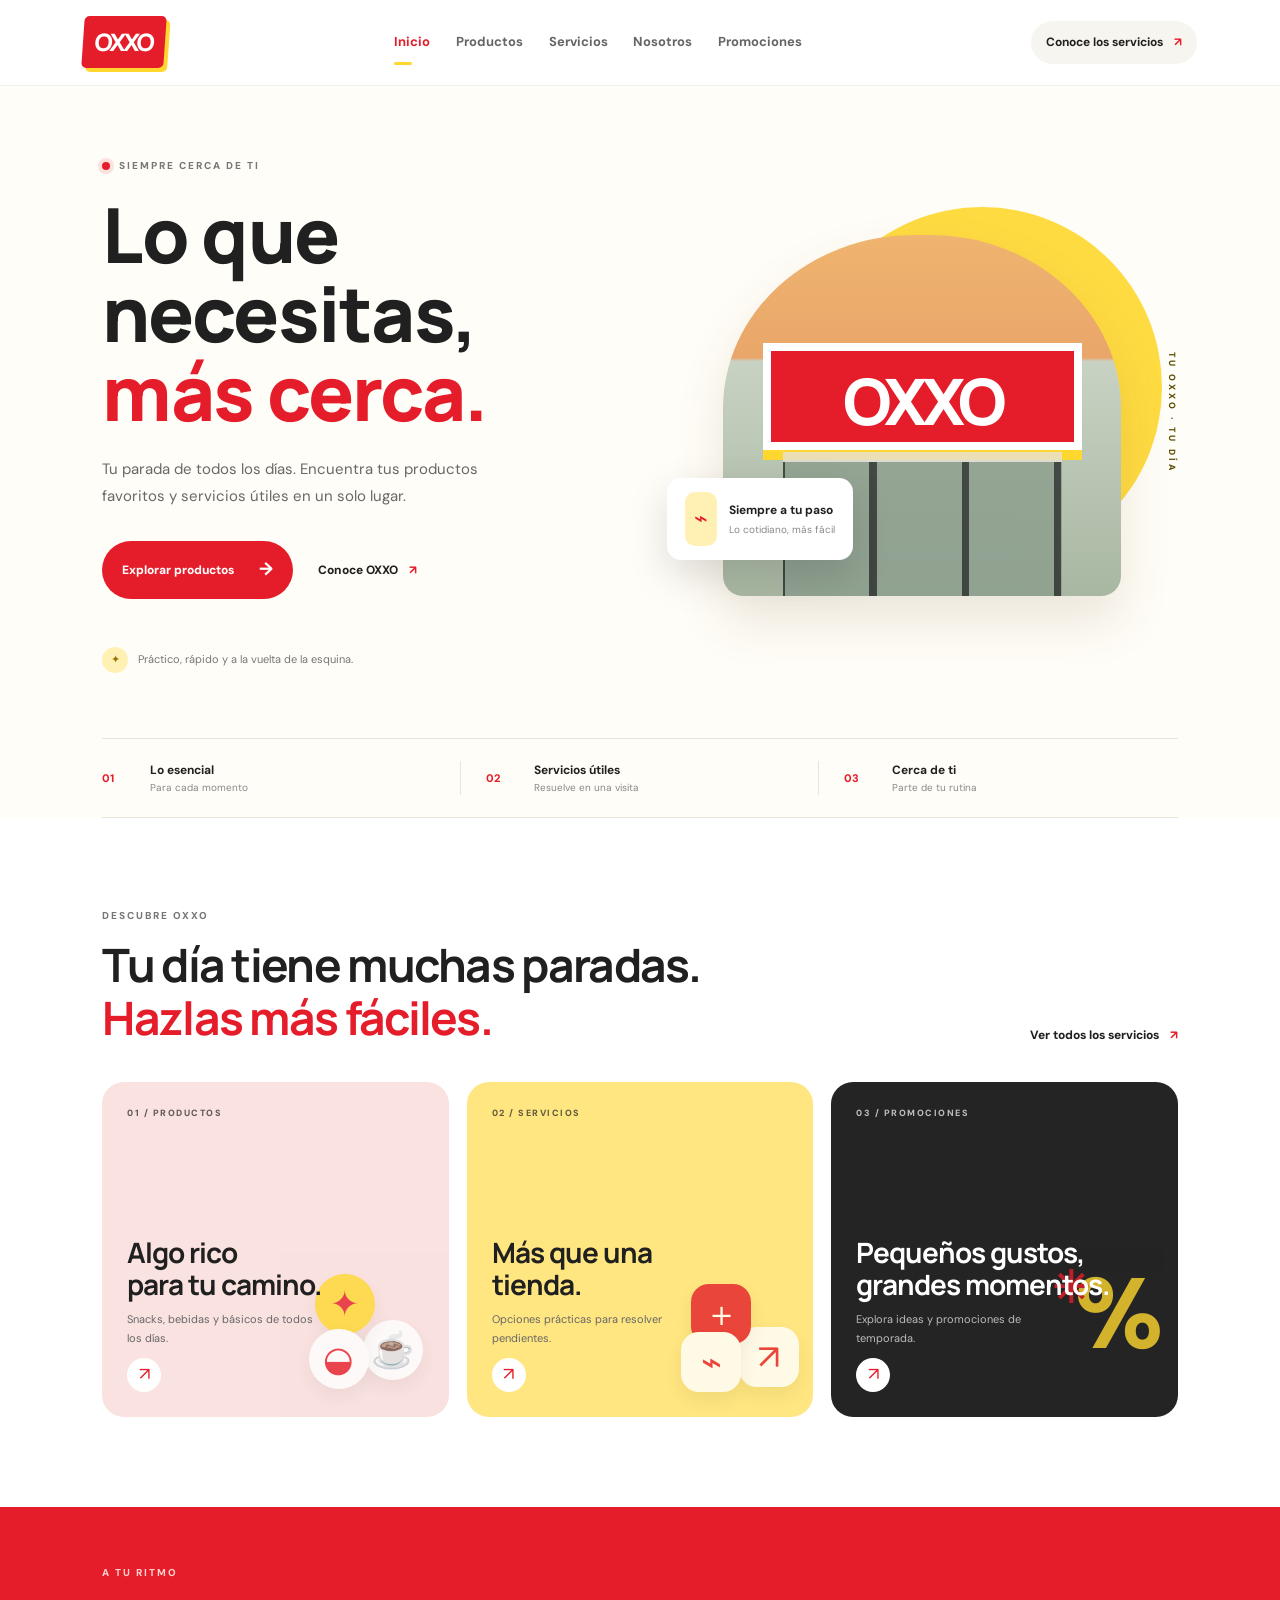
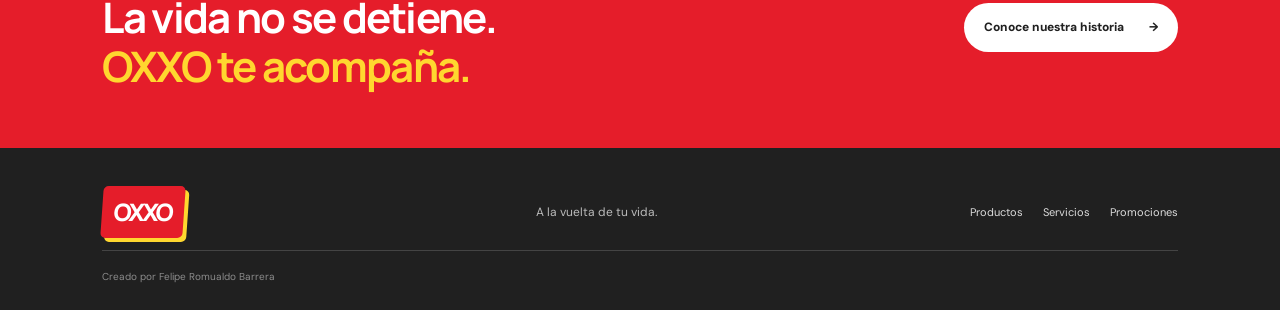
==== index.html @ 1f745a6a "initial commit" ====
<!DOCTYPE html>
<html lang="es">
<head>
  <meta charset="UTF-8"><meta name="viewport" content="width=device-width, initial-scale=1.0">
  <meta name="description" content="Conoce OXXO, encuentra productos y descubre servicios para tu día a día.">
  <title>OXXO | Cerca de ti</title><link rel="stylesheet" href="css/estilos.css">
</head>
<body>
<header class="site-header"><a class="brand" href="index.html" aria-label="OXXO, inicio"><span class="brand-mark">OXXO</span></a>
<button class="menu-toggle" aria-label="Abrir menú" aria-expanded="false">☰</button>
<nav class="main-nav" aria-label="Navegación principal"><a class="active" href="index.html">Inicio</a><a href="productos.html">Productos</a><a href="servicios.html">Servicios</a><a href="nosotros.html">Nosotros</a><a href="promociones.html">Promociones</a></nav>
<a class="header-cta" href="servicios.html">Conoce los servicios <span>↗</span></a></header>
<main>
<section class="hero"><div class="hero-copy"><p class="eyebrow"><span class="dot"></span> SIEMPRE CERCA DE TI</p><h1>Lo que necesitas,<br><em>más cerca.</em></h1><p class="hero-text">Tu parada de todos los días. Encuentra tus productos favoritos y servicios útiles en un solo lugar.</p><div class="hero-actions"><a class="btn btn-red" href="productos.html">Explorar productos <span>→</span></a><a class="text-link" href="nosotros.html">Conoce OXXO <span>↗</span></a></div><div class="hero-note"><span class="note-icon">✦</span><span>Práctico, rápido y a la vuelta de la esquina.</span></div></div>
<div class="hero-visual"><div class="sun-shape"></div><div class="hero-photo" role="img" aria-label="Tienda de conveniencia con fachada roja y amarilla"></div><div class="floating-card"><span class="float-icon">⌁</span><div><strong>Siempre a tu paso</strong><small>Lo cotidiano, más fácil</small></div></div><div class="vertical-label">TU OXXO · TU DÍA</div></div></section>
<section class="quick-strip"><div><span class="strip-num">01</span><strong>Lo esencial</strong><small>Para cada momento</small></div><div><span class="strip-num">02</span><strong>Servicios útiles</strong><small>Resuelve en una visita</small></div><div><span class="strip-num">03</span><strong>Cerca de ti</strong><small>Parte de tu rutina</small></div></section>
<section class="section section-light"><div class="section-heading"><div><p class="eyebrow">DESCUBRE OXXO</p><h2>Tu día tiene muchas paradas.<br><em>Hazlas más fáciles.</em></h2></div><a class="arrow-link" href="servicios.html">Ver todos los servicios <span>↗</span></a></div>
<div class="feature-grid"><a class="feature-card feature-red" href="productos.html"><span class="feature-index">01 / PRODUCTOS</span><div><h3>Algo rico<br>para tu camino.</h3><p>Snacks, bebidas y básicos de todos los días.</p><span class="circle-arrow">↗</span></div><div class="feature-art snack-art"><span>☕</span><span>✦</span><span>◒</span></div></a>
<a class="feature-card feature-yellow" href="servicios.html"><span class="feature-index">02 / SERVICIOS</span><div><h3>Más que una<br>tienda.</h3><p>Opciones prácticas para resolver pendientes.</p><span class="circle-arrow">↗</span></div><div class="feature-art service-art"><span>↗</span><span>＋</span><span>⌁</span></div></a>
<a class="feature-card feature-dark" href="promociones.html"><span class="feature-index">03 / PROMOCIONES</span><div><h3>Pequeños gustos,<br>grandes momentos.</h3><p>Explora ideas y promociones de temporada.</p><span class="circle-arrow">↗</span></div><div class="feature-art promo-art"><span>%</span><span>✳</span></div></a></div></section>
<section class="closing-band"><div><p class="eyebrow">A TU RITMO</p><h2>La vida no se detiene.<br><em>OXXO te acompaña.</em></h2></div><a class="btn btn-light" href="nosotros.html">Conoce nuestra historia <span>→</span></a></section>
</main><footer class="site-footer"><a class="brand" href="index.html"><span class="brand-mark">OXXO</span></a><p>A la vuelta de tu vida.</p><div class="footer-links"><a href="productos.html">Productos</a><a href="servicios.html">Servicios</a><a href="promociones.html">Promociones</a></div><small>Creado por Felipe Romualdo Barrera</small></footer><script src="js/main.js"></script></body></html>
---- css/estilos.css ----
@import url('https://fonts.googleapis.com/css2?family=DM+Sans:wght@400;500;600;700&family=Manrope:wght@400;500;600;700;800&display=swap');
:root{--red:#e51d2a;--red-dark:#b91320;--yellow:#ffd72f;--ink:#202020;--muted:#737373;--cream:#fffdf7;--line:#e9e5dc;--green:#007a53;--radius:22px}*{box-sizing:border-box}html{scroll-behavior:smooth}body{margin:0;background:var(--cream);color:var(--ink);font-family:'DM Sans',Arial,sans-serif;line-height:1.55}a{color:inherit;text-decoration:none}.site-header{height:86px;padding:0 6.5%;display:flex;align-items:center;justify-content:space-between;gap:26px;background:#fff;position:sticky;top:0;z-index:20;border-bottom:1px solid rgba(20,20,20,.06)}.brand-mark{display:inline-flex;align-items:center;justify-content:center;background:var(--red);color:#fff;font-family:'Manrope',sans-serif;font-weight:800;letter-spacing:-2px;font-size:24px;padding:7px 12px 8px;border-radius:5px;box-shadow:4px 4px 0 var(--yellow);transform:skew(-4deg)}.main-nav{display:flex;align-items:center;gap:clamp(14px,2vw,30px)}.main-nav a{font-size:13px;font-weight:700;color:#656565;transition:color .2s;position:relative}.main-nav a:hover,.main-nav a.active{color:var(--red)}.main-nav a.active:after{content:'';height:3px;width:18px;background:var(--yellow);position:absolute;bottom:-12px;left:0;border-radius:4px}.header-cta{font-size:12px;font-weight:700;background:#f7f5ef;padding:12px 15px;border-radius:50px;white-space:nowrap}.header-cta span,.text-link span,.arrow-link span{color:var(--red);margin-left:8px}.menu-toggle{display:none;border:0;background:none;font-size:25px}.hero{padding:72px 8% 65px;display:grid;grid-template-columns:1fr 1fr;gap:5%;align-items:center;min-height:570px;overflow:hidden}.hero-copy{max-width:560px}.eyebrow{font-size:10px;letter-spacing:2px;font-weight:800;color:#777;margin:0 0 21px;display:flex;align-items:center;gap:9px}.dot{width:8px;height:8px;border-radius:50%;background:var(--red);display:inline-block;box-shadow:0 0 0 4px #fbe2df}h1,h2,h3,p{margin-top:0}h1,h2,h3{font-family:'Manrope',sans-serif;letter-spacing:-1.7px}h1{font-size:clamp(48px,6vw,76px);line-height:1.04;margin-bottom:24px;font-weight:800}h1 em,h2 em{font-style:normal;color:var(--red)}.hero-text{color:#686868;max-width:440px;font-size:15px;line-height:1.85;margin-bottom:30px}.hero-actions{display:flex;align-items:center;gap:25px;flex-wrap:wrap}.btn{display:inline-flex;align-items:center;gap:25px;border-radius:50px;padding:15px 20px;font-size:12px;font-weight:800;transition:transform .2s,box-shadow .2s}.btn:hover{transform:translateY(-3px);box-shadow:0 8px 20px #0002}.btn-red{background:var(--red);color:#fff}.btn-red span{font-size:18px}.btn-light{background:#fff;color:var(--ink)}.text-link,.arrow-link{font-size:12px;font-weight:800}.hero-note{display:flex;align-items:center;gap:10px;margin-top:48px;color:#777;font-size:11px}.note-icon{width:26px;height:26px;display:grid;place-items:center;background:#fff1b4;border-radius:50%;color:#9a7100}.hero-visual{height:425px;position:relative;display:grid;place-items:center}.sun-shape{position:absolute;width:360px;height:360px;background:var(--yellow);border-radius:50%;right:3%;top:1%;opacity:.9}.hero-photo{width:78%;height:85%;position:relative;border-radius:48% 48% 20px 20px;background:linear-gradient(180deg,#efb46f 0%,#e9a66a 34%,#c8d2c3 35%,#a8b7a2 100%);overflow:hidden;box-shadow:0 25px 50px #6a441a20}.hero-photo:before{content:'OXXO';position:absolute;top:30%;left:10%;right:10%;height:25%;display:grid;place-items:center;background:var(--red);color:white;font-family:'Manrope';font-size:clamp(35px,5vw,65px);font-weight:800;letter-spacing:-5px;border:8px solid white;box-shadow:0 10px 0 #ffd72f}.hero-photo:after{content:'';position:absolute;left:15%;right:15%;bottom:0;height:37%;background:repeating-linear-gradient(90deg,#292b2b 0 2px,#8b9d8d 2px 31%,#252929 31% 33%);border-top:10px solid #e6e2d8;opacity:.8}.floating-card{position:absolute;bottom:16%;left:0;background:#fff;border-radius:14px;padding:14px 18px;display:flex;gap:12px;align-items:center;box-shadow:0 15px 40px #0002}.float-icon{background:#fff1b4;border-radius:10px;padding:9px;color:var(--red);font-size:23px}.floating-card strong,.floating-card small{display:block}.floating-card strong{font-size:12px}.floating-card small{font-size:10px;color:#888;margin-top:3px}.vertical-label{position:absolute;right:0;top:35%;writing-mode:vertical-rl;font-size:9px;letter-spacing:3px;font-weight:800;color:#5c4d00}.quick-strip{display:grid;grid-template-columns:repeat(3,1fr);margin:0 8%;border-top:1px solid var(--line);border-bottom:1px solid var(--line);padding:22px 0}.quick-strip>div{display:grid;grid-template-columns:36px 1fr;column-gap:12px;align-items:center;border-right:1px solid var(--line);padding:0 25px}.quick-strip>div:first-child{padding-left:0}.quick-strip>div:last-child{border:0}.strip-num{grid-row:span 2;color:var(--red);font-size:11px;font-weight:800}.quick-strip strong{font-size:12px}.quick-strip small{font-size:10px;color:#888}.section{padding:90px 8%}.section-light{background:#fff}.section-heading{display:flex;align-items:end;justify-content:space-between;gap:25px;margin-bottom:38px}.section-heading .eyebrow{margin-bottom:14px}h2{font-size:clamp(30px,4vw,46px);line-height:1.16;margin-bottom:0}.muted{color:#858585;font-size:12px;max-width:250px}.feature-grid{display:grid;grid-template-columns:repeat(3,1fr);gap:18px}.feature-card{min-height:335px;border-radius:var(--radius);padding:25px;position:relative;overflow:hidden;display:flex;flex-direction:column;justify-content:space-between;transition:transform .2s}.feature-card:hover,.catalog-card:hover,.promo-card:hover{transform:translateY(-5px)}.feature-red{background:#f9e2df}.feature-yellow{background:#ffe680}.feature-dark{background:#242424;color:#fff}.feature-index,.card-tag,.promo-label{font-size:9px;letter-spacing:1.5px;font-weight:800;opacity:.7}.feature-card h3{font-size:28px;line-height:1.15;margin:22px 0 10px;letter-spacing:-1px;position:relative;z-index:2}.feature-card p{font-size:11px;line-height:1.7;max-width:190px;color:#676767;position:relative;z-index:2}.feature-dark p{color:#bbb}.circle-arrow{width:34px;height:34px;border-radius:50%;display:grid;place-items:center;background:#fff;font-size:18px;color:var(--red);position:relative;z-index:2}.feature-art{position:absolute;right:14px;bottom:25px;width:120px;height:120px;opacity:.8}.snack-art span{position:absolute;display:grid;place-items:center;border-radius:50%;width:60px;height:60px;background:#fff;font-size:35px;box-shadow:0 8px 20px #0001}.snack-art span:nth-child(1){right:12px;bottom:12px}.snack-art span:nth-child(2){right:60px;bottom:58px;color:var(--red);background:var(--yellow)}.snack-art span:nth-child(3){right:66px;bottom:3px;color:var(--red)}.service-art span{position:absolute;display:grid;place-items:center;width:60px;height:60px;border-radius:18px;background:#fff;color:var(--red);font-size:35px;box-shadow:0 8px 18px #0001}.service-art span:nth-child(1){right:0;bottom:5px}.service-art span:nth-child(2){right:48px;bottom:48px;background:var(--red);color:#fff}.service-art span:nth-child(3){right:58px;bottom:0}.promo-art span{position:absolute;right:0;bottom:0;font-size:100px;color:var(--yellow);font-weight:800}.promo-art span:nth-child(2){font-size:44px;right:75px;bottom:70px;color:var(--red)}.closing-band{background:var(--red);color:#fff;padding:58px 8%;display:flex;align-items:center;justify-content:space-between;gap:25px}.closing-band .eyebrow{color:#ffd1cf;margin-bottom:12px}.closing-band h2{font-size:clamp(28px,4vw,42px)}.closing-band h2 em{color:var(--yellow)}.site-footer{padding:38px 8% 25px;background:#202020;color:#fff;display:grid;grid-template-columns:1fr 1fr auto;gap:12px;align-items:center}.site-footer p{font-size:12px;color:#bbb;margin:0}.footer-links{display:flex;gap:20px;font-size:11px;color:#ddd}.site-footer small{grid-column:1/-1;border-top:1px solid #444;padding-top:18px;color:#8c8c8c;font-size:10px}.page-hero{padding:75px 8%;display:grid;grid-template-columns:1fr .9fr;gap:6%;align-items:center;min-height:440px;overflow:hidden}.page-hero h1{font-size:clamp(48px,6vw,70px)}.page-hero-art{height:330px;border-radius:25px;position:relative;overflow:hidden;display:grid;place-items:center}.product-art{background:#ffe477}.big-emoji{font-size:145px;filter:drop-shadow(0 15px 8px #7c520c30);transform:rotate(-10deg)}.art-label{position:absolute;right:12%;bottom:15%;font-size:11px;letter-spacing:3px;font-weight:800;line-height:1.6}.art-star{position:absolute;top:12%;left:13%;font-size:48px;color:var(--red)}.services-hero{background:#f9e2df}.service-hero-art{background:var(--red)}.orbit{position:absolute;border:1px solid #ffffff55;border-radius:50%;width:270px;height:270px}.orbit-two{width:200px;height:200px}.service-symbol{font-size:130px;color:var(--yellow);font-weight:700;z-index:1}.service-caption{position:absolute;right:10%;bottom:10%;font-size:11px;color:#fff;letter-spacing:3px;font-weight:800}.about-hero{background:#f6f3e9}.about-art{background:var(--yellow)}.about-big{font-family:'Manrope';font-size:clamp(55px,8vw,100px);font-weight:800;letter-spacing:-9px;color:var(--red);text-shadow:5px 5px white}.about-spark{position:absolute;left:12%;top:12%;font-size:50px}.about-caption{position:absolute;right:9%;bottom:13%;font-size:10px;letter-spacing:3px;font-weight:800}.promo-hero{background:#fff2f0}.promo-hero-art{background:#f9dfda}.percent-mark{font-size:175px;font-family:'Manrope';font-weight:800;color:var(--red);letter-spacing:-12px;transform:rotate(-12deg);text-shadow:7px 7px var(--yellow)}.promo-spark{position:absolute;color:var(--red);font-size:45px}.spark-a{top:12%;left:12%}.spark-b{right:13%;top:20%;color:#c18d00}.promo-stamp{position:absolute;right:10%;bottom:12%;background:var(--yellow);padding:12px 17px;border-radius:50%;font-size:10px;font-weight:800;line-height:1.4;text-align:center;transform:rotate(10deg)}.catalog-grid{display:grid;grid-template-columns:repeat(4,1fr);gap:17px}.catalog-card{border:1px solid var(--line);border-radius:18px;overflow:hidden;transition:transform .2s;background:#fff}.catalog-art{height:170px;display:grid;place-items:center;font-size:72px}.art-coffee{background:#f5d5b7}.art-snack{background:#f7b7a9;color:var(--red)}.art-pantry{background:#dfe7cf;color:#4e6a3e}.art-ready{background:#ffe477;color:var(--red)}.catalog-info{padding:20px}.catalog-info h3{font-size:20px;letter-spacing:-.5px;margin:12px 0 8px}.catalog-info p{font-size:11px;color:#777;line-height:1.8;margin-bottom:0}.disclaimer{font-size:10px;color:#888;margin-top:25px}.service-list{border-top:1px solid var(--line)}.service-row{display:grid;grid-template-columns:42px 55px 1fr 30px;align-items:center;gap:20px;padding:23px 0;border-bottom:1px solid var(--line)}.service-number{font-size:11px;font-weight:800;color:var(--red)}.service-icon{height:48px;width:48px;background:#fff1b4;border-radius:14px;display:grid;place-items:center;color:var(--red);font-size:24px}.service-row h3{font-size:19px;letter-spacing:-.5px;margin:0 0 4px}.service-row p{font-size:12px;color:#777;margin:0}.row-arrow{font-size:22px;color:var(--red)}.notice{margin-top:26px;padding:16px 20px;background:#f7f5ef;border-radius:13px;display:flex;gap:13px;align-items:start}.notice span{width:23px;height:23px;border-radius:50%;background:var(--yellow);display:grid;place-items:center;font-weight:800;flex-shrink:0}.notice p{font-size:11px;color:#666;margin:1px 0 0}.about-columns{display:grid;grid-template-columns:.8fr 1fr;gap:10%;align-items:start}.large-copy{font-family:'Manrope';font-weight:600;font-size:22px;line-height:1.55;letter-spacing:-.5px}.about-columns .muted{max-width:470px;line-height:1.9}.values-grid{display:grid;grid-template-columns:repeat(3,1fr);gap:20px;margin-top:65px}.values-grid article{border-top:2px solid var(--red);padding:20px 10px 0 0}.values-grid span{font-size:10px;color:var(--red);font-weight:800}.values-grid h3{font-size:22px;margin:14px 0 8px;letter-spacing:-.5px}.values-grid p{font-size:12px;color:#777;max-width:260px}.promo-grid{display:grid;grid-template-columns:repeat(3,1fr);gap:18px}.promo-card{min-height:330px;border-radius:20px;padding:23px;position:relative;display:flex;flex-direction:column;justify-content:space-between;transition:transform .2s;overflow:hidden}.promo-card-red{background:#f9e2df}.promo-card-yellow{background:#ffe477}.promo-card-dark{background:#252525;color:#fff}.promo-illustration{font-size:90px;text-align:center;line-height:1.1;color:var(--red);text-shadow:3px 4px #fff7}.promo-card h3{font-size:24px;letter-spacing:-.8px;margin-bottom:8px}.promo-card p{font-size:11px;color:#666;max-width:240px;margin-bottom:0}.promo-card-dark p{color:#bbb}.promo-arrow{position:absolute;right:23px;bottom:24px;font-size:23px;color:var(--red)}.promo-card-dark .promo-arrow{color:var(--yellow)}
@media(max-width:950px){.site-header{padding:0 4%;gap:12px}.main-nav{gap:13px}.main-nav a{font-size:11px}.header-cta{display:none}.hero,.page-hero{padding-left:6%;padding-right:6%;gap:3%}.hero-visual{height:360px}.feature-card{padding:20px;min-height:320px}.catalog-grid{grid-template-columns:repeat(2,1fr)}}@media(max-width:700px){.site-header{height:72px;padding:0 6%}.menu-toggle{display:block;margin-left:auto}.main-nav{display:none;position:absolute;top:71px;left:0;right:0;background:#fff;padding:18px 6% 25px;box-shadow:0 15px 20px #0001;flex-direction:column;align-items:flex-start;gap:18px}.main-nav.open{display:flex}.main-nav a{font-size:14px}.main-nav a.active:after{bottom:-5px}.hero,.page-hero{grid-template-columns:1fr;padding:55px 7% 45px}.hero h1,.page-hero h1{font-size:54px}.hero-visual{height:330px;margin-top:20px}.sun-shape{width:280px;height:280px}.hero-photo{width:72%;height:90%}.quick-strip{margin:0 7%;grid-template-columns:1fr;gap:0}.quick-strip>div,.quick-strip>div:first-child{padding:14px 0;border-right:0;border-bottom:1px solid var(--line)}.quick-strip>div:last-child{border-bottom:0}.section{padding:60px 7%}.section-heading{align-items:flex-start;flex-direction:column}.feature-grid,.promo-grid{grid-template-columns:1fr}.feature-card{min-height:285px}.closing-band{padding:42px 7%;align-items:flex-start;flex-direction:column}.site-footer{padding:32px 7%;grid-template-columns:1fr 1fr}.site-footer p{grid-column:1/-1;grid-row:2}.footer-links{grid-column:1/-1;flex-wrap:wrap}.site-footer small{grid-column:1/-1}.page-hero-art{height:280px}.service-row{grid-template-columns:28px 44px 1fr 20px;gap:10px}.service-icon{width:40px;height:40px}.service-row h3{font-size:16px}.service-row p{font-size:11px}.about-columns{grid-template-columns:1fr;gap:25px}.values-grid{grid-template-columns:1fr;gap:10px;margin-top:35px}.values-grid article{padding:16px 0}.catalog-grid{grid-template-columns:1fr 1fr;gap:12px}.catalog-art{height:130px}.catalog-info{padding:14px}.catalog-info h3{font-size:17px}.catalog-info p{font-size:10px}.catalog-info .card-tag{font-size:8px}}@media(max-width:390px){.catalog-grid{grid-template-columns:1fr}.hero h1,.page-hero h1{font-size:47px}.hero-actions{gap:15px}.btn{padding:13px 16px}}
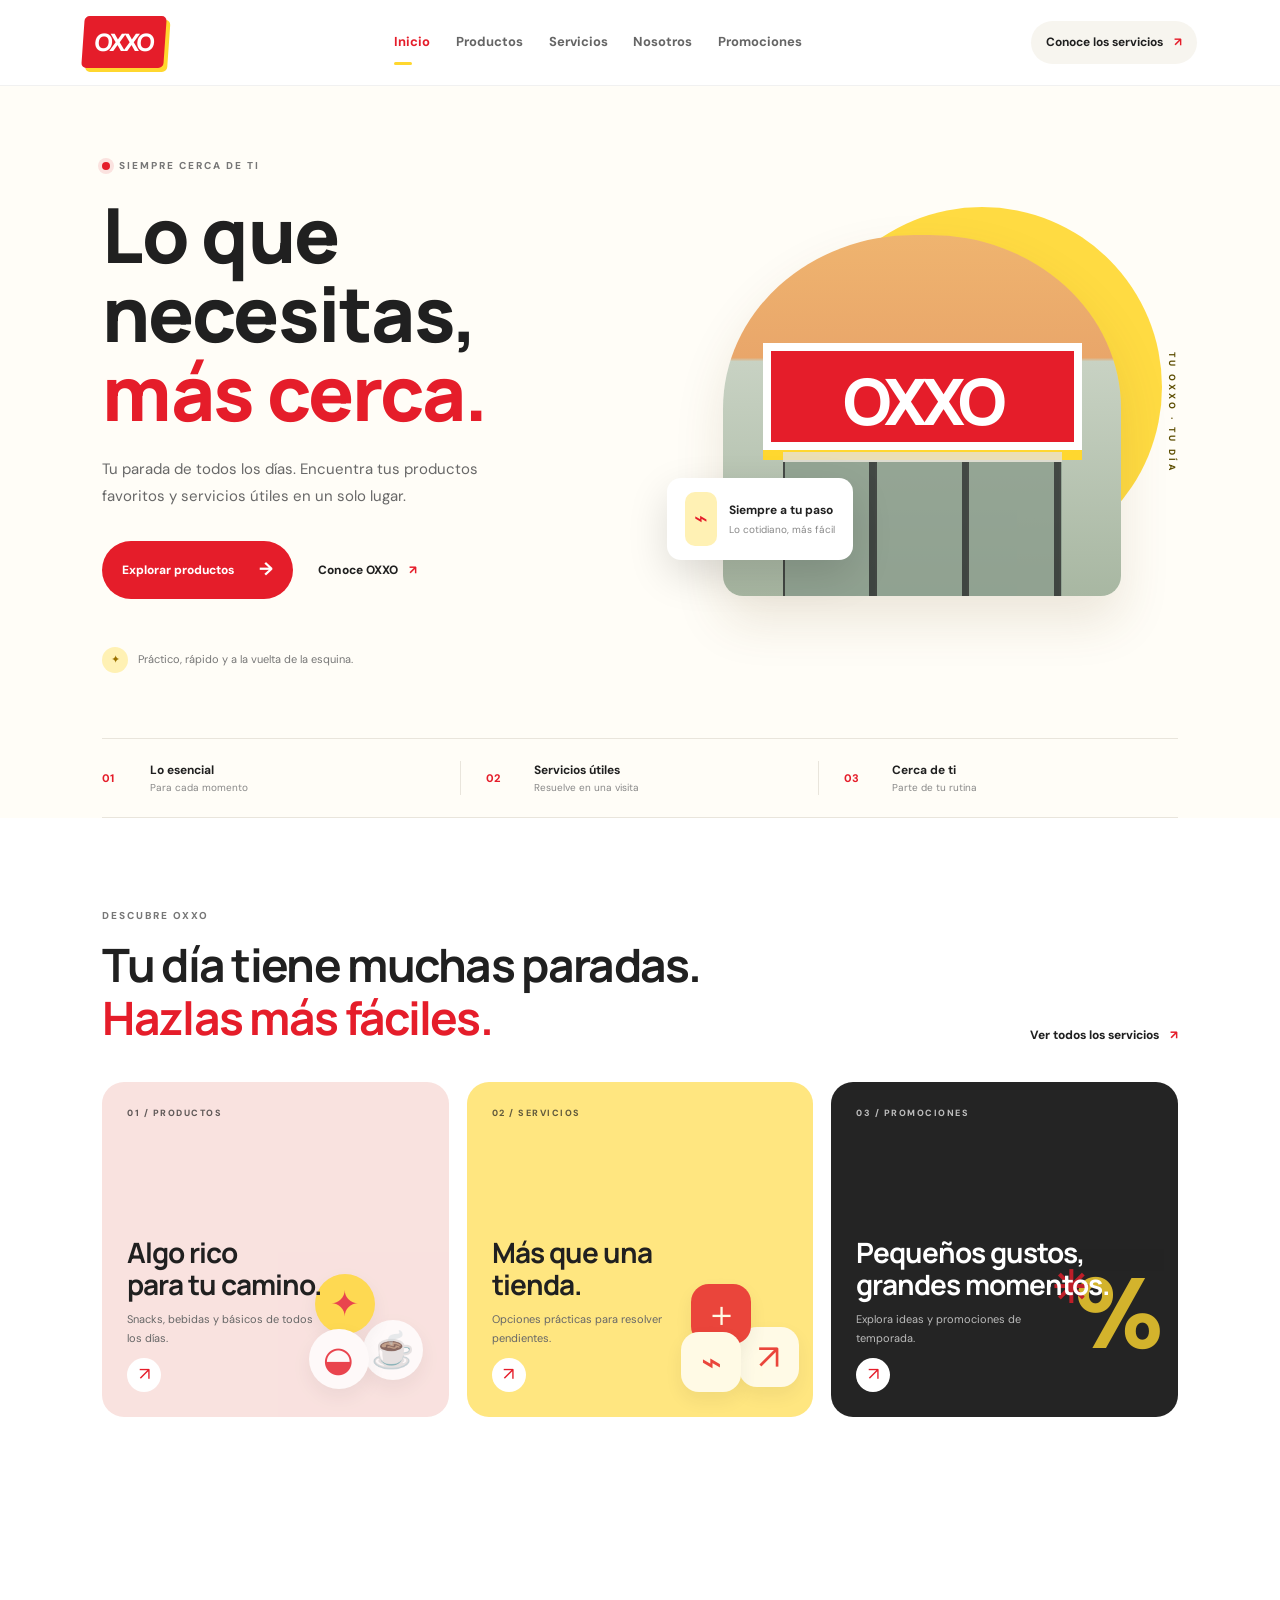
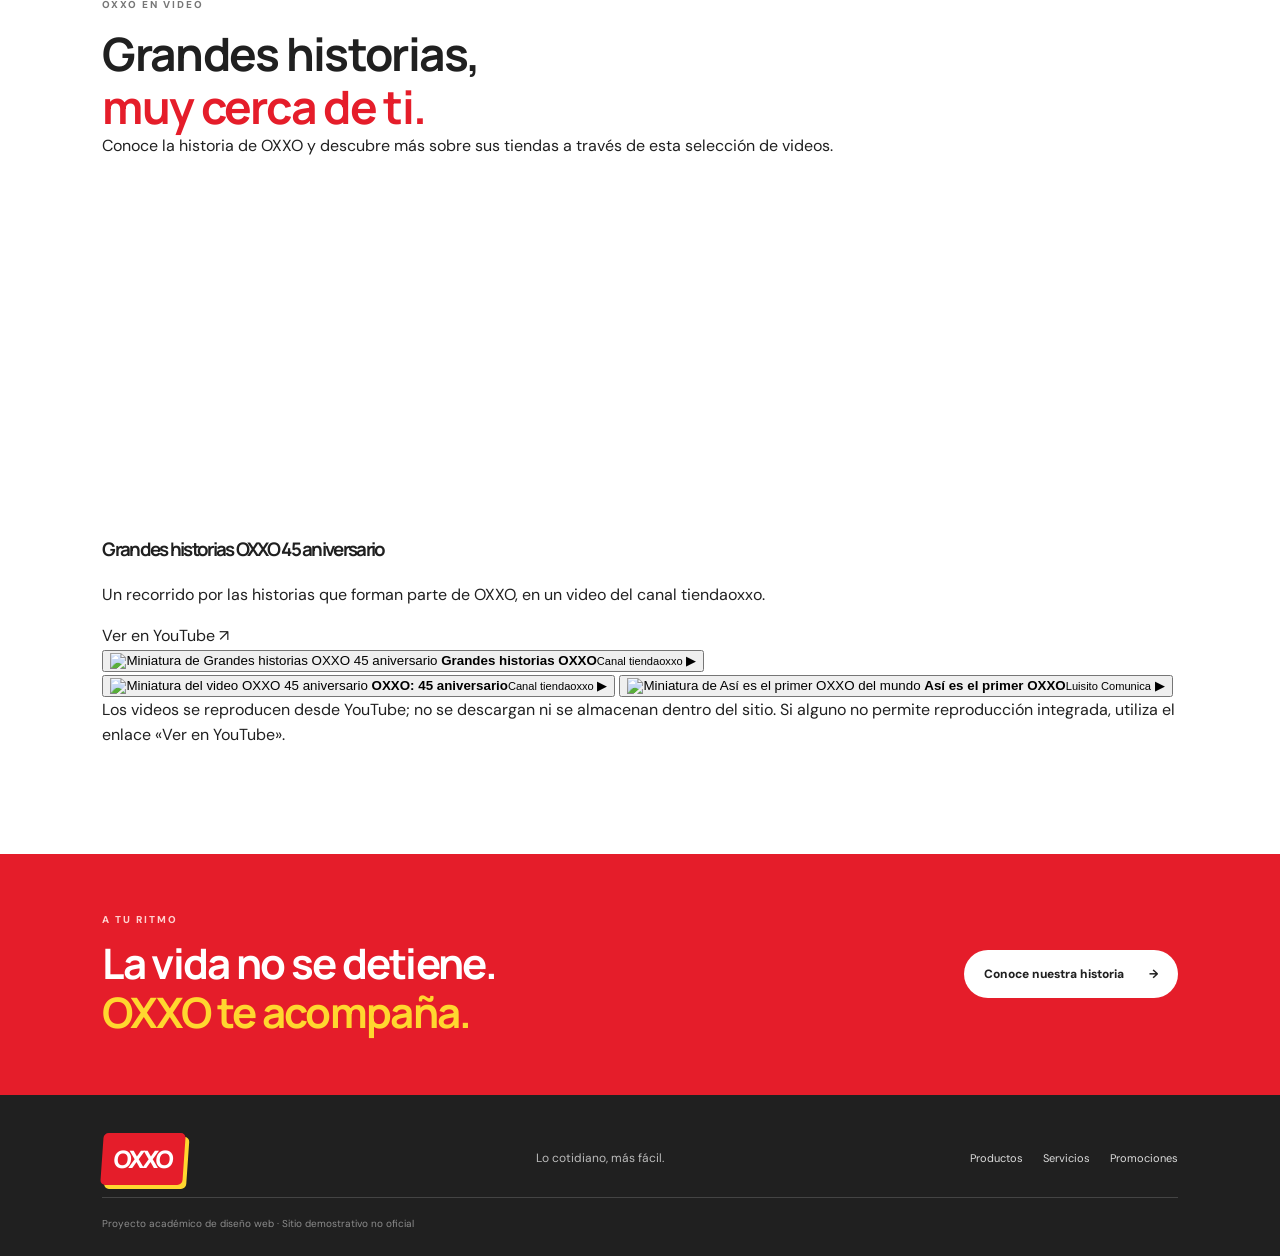
==== commit 27a4d694: "Add files via upload" ====
--- a/index.html
+++ b/index.html
@@ -18,5 +18,60 @@
 <div class="feature-grid"><a class="feature-card feature-red" href="productos.html"><span class="feature-index">01 / PRODUCTOS</span><div><h3>Algo rico<br>para tu camino.</h3><p>Snacks, bebidas y básicos de todos los días.</p><span class="circle-arrow">↗</span></div><div class="feature-art snack-art"><span>☕</span><span>✦</span><span>◒</span></div></a>
 <a class="feature-card feature-yellow" href="servicios.html"><span class="feature-index">02 / SERVICIOS</span><div><h3>Más que una<br>tienda.</h3><p>Opciones prácticas para resolver pendientes.</p><span class="circle-arrow">↗</span></div><div class="feature-art service-art"><span>↗</span><span>＋</span><span>⌁</span></div></a>
 <a class="feature-card feature-dark" href="promociones.html"><span class="feature-index">03 / PROMOCIONES</span><div><h3>Pequeños gustos,<br>grandes momentos.</h3><p>Explora ideas y promociones de temporada.</p><span class="circle-arrow">↗</span></div><div class="feature-art promo-art"><span>%</span><span>✳</span></div></a></div></section>
+<section class="section section-light video-section" id="videos">
+<div class="section-heading">
+  <div>
+    <p class="eyebrow">OXXO EN VIDEO</p>
+    <h2>Grandes historias,<br><em>muy cerca de ti.</em></h2>
+    <p class="video-intro">Conoce la historia de OXXO y descubre más sobre sus tiendas a través de esta selección de videos.</p>
+  </div>
+</div>
+<div class="video-gallery">
+  <div class="video-main-column">
+    <div class="video-frame-wrap"> 
+      <meta name="referrer" content="strict-origin-when-cross-origin"> 
+     <iframe width="560" height="315" src="https://www.youtube.com/embed/u-84Q6w7x60?si=u3ve2voxtg6qzHuh" title="YouTube video player" frameborder="0" allow="accelerometer; autoplay; clipboard-write; encrypted-media; gyroscope; picture-in-picture; web-share" referrerpolicy="strict-origin-when-cross-origin" allowfullscreen></iframe>
+    </div>
+    <div class="video-current-info">
+      <h3 id="oxxoVideoTitle">Grandes historias OXXO 45 aniversario</h3>
+      <p id="oxxoVideoDescription">Un recorrido por las historias que forman parte de OXXO, en un video del canal tiendaoxxo.</p>
+      <a id="oxxoVideoDirectLink" href="https://www.youtube.com/watch?v=AzR2HGnw0SA" target="_blank" rel="noopener noreferrer">Ver en YouTube ↗</a>
+    </div>
+  </div>
+
+  <div class="video-playlist" aria-label="Selecciona un video">
+    <button class="video-thumb is-active" type="button"
+      data-video="AzR2HGnw0SA"
+      data-title="Grandes historias OXXO 45 aniversario"
+      data-description="Un recorrido por las historias que forman parte de OXXO, en un video del canal tiendaoxxo."
+      aria-pressed="true">
+      <img src="https://i.ytimg.com/vi/AzR2HGnw0SA/hqdefault.jpg" alt="Miniatura de Grandes historias OXXO 45 aniversario" loading="lazy">
+      <span class="thumb-copy"><strong>Grandes historias OXXO</strong><small>Canal tiendaoxxo</small></span>
+      <span class="thumb-play" aria-hidden="true">▶</span>
+    </button>
+
+    <button class="video-thumb" type="button"
+      data-video="0-KT9yQI1jI"
+      data-title="Grandes historias OXXO 45 aniversario"
+      data-description="Otra publicación de la campaña del 45 aniversario de OXXO, compartida por el canal tiendaoxxo."
+      aria-pressed="false">
+      <img src="https://i.ytimg.com/vi/0-KT9yQI1jI/hqdefault.jpg" alt="Miniatura del video OXXO 45 aniversario" loading="lazy">
+      <span class="thumb-copy"><strong>OXXO: 45 aniversario</strong><small>Canal tiendaoxxo</small></span>
+      <span class="thumb-play" aria-hidden="true">▶</span>
+    </button>
+
+    <button class="video-thumb" type="button"
+      data-video="Wa7zKL2abFc"
+      data-title="Así es el primer OXXO del mundo"
+      data-description="Luisito Comunica visita la primera tienda OXXO y cuenta parte de la historia de la cadena."
+      aria-pressed="false">
+      <img src="https://i.ytimg.com/vi/Wa7zKL2abFc/hqdefault.jpg" alt="Miniatura de Así es el primer OXXO del mundo" loading="lazy">
+      <span class="thumb-copy"><strong>Así es el primer OXXO</strong><small>Luisito Comunica</small></span>
+      <span class="thumb-play" aria-hidden="true">▶</span>
+    </button>
+  </div>
+</div>
+<p class="video-caption">Los videos se reproducen desde YouTube; no se descargan ni se almacenan dentro del sitio. Si alguno no permite reproducción integrada, utiliza el enlace «Ver en YouTube».</p>
+</section>
 <section class="closing-band"><div><p class="eyebrow">A TU RITMO</p><h2>La vida no se detiene.<br><em>OXXO te acompaña.</em></h2></div><a class="btn btn-light" href="nosotros.html">Conoce nuestra historia <span>→</span></a></section>
-</main><footer class="site-footer"><a class="brand" href="index.html"><span class="brand-mark">OXXO</span></a><p>A la vuelta de tu vida.</p><div class="footer-links"><a href="productos.html">Productos</a><a href="servicios.html">Servicios</a><a href="promociones.html">Promociones</a></div><small>Creado por Felipe Romualdo Barrera</small></footer><script src="js/main.js"></script></body></html>+</main><footer class="site-footer"><a class="brand" href="index.html"><span class="brand-mark">OXXO</span></a><p>Lo cotidiano, más fácil.</p><div class="footer-links"><a href="productos.html">Productos</a><a href="servicios.html">Servicios</a><a href="promociones.html">Promociones</a></div><small>Proyecto académico de diseño web · Sitio demostrativo no oficial</small></footer><script src="js/main.js"></script></body></html>
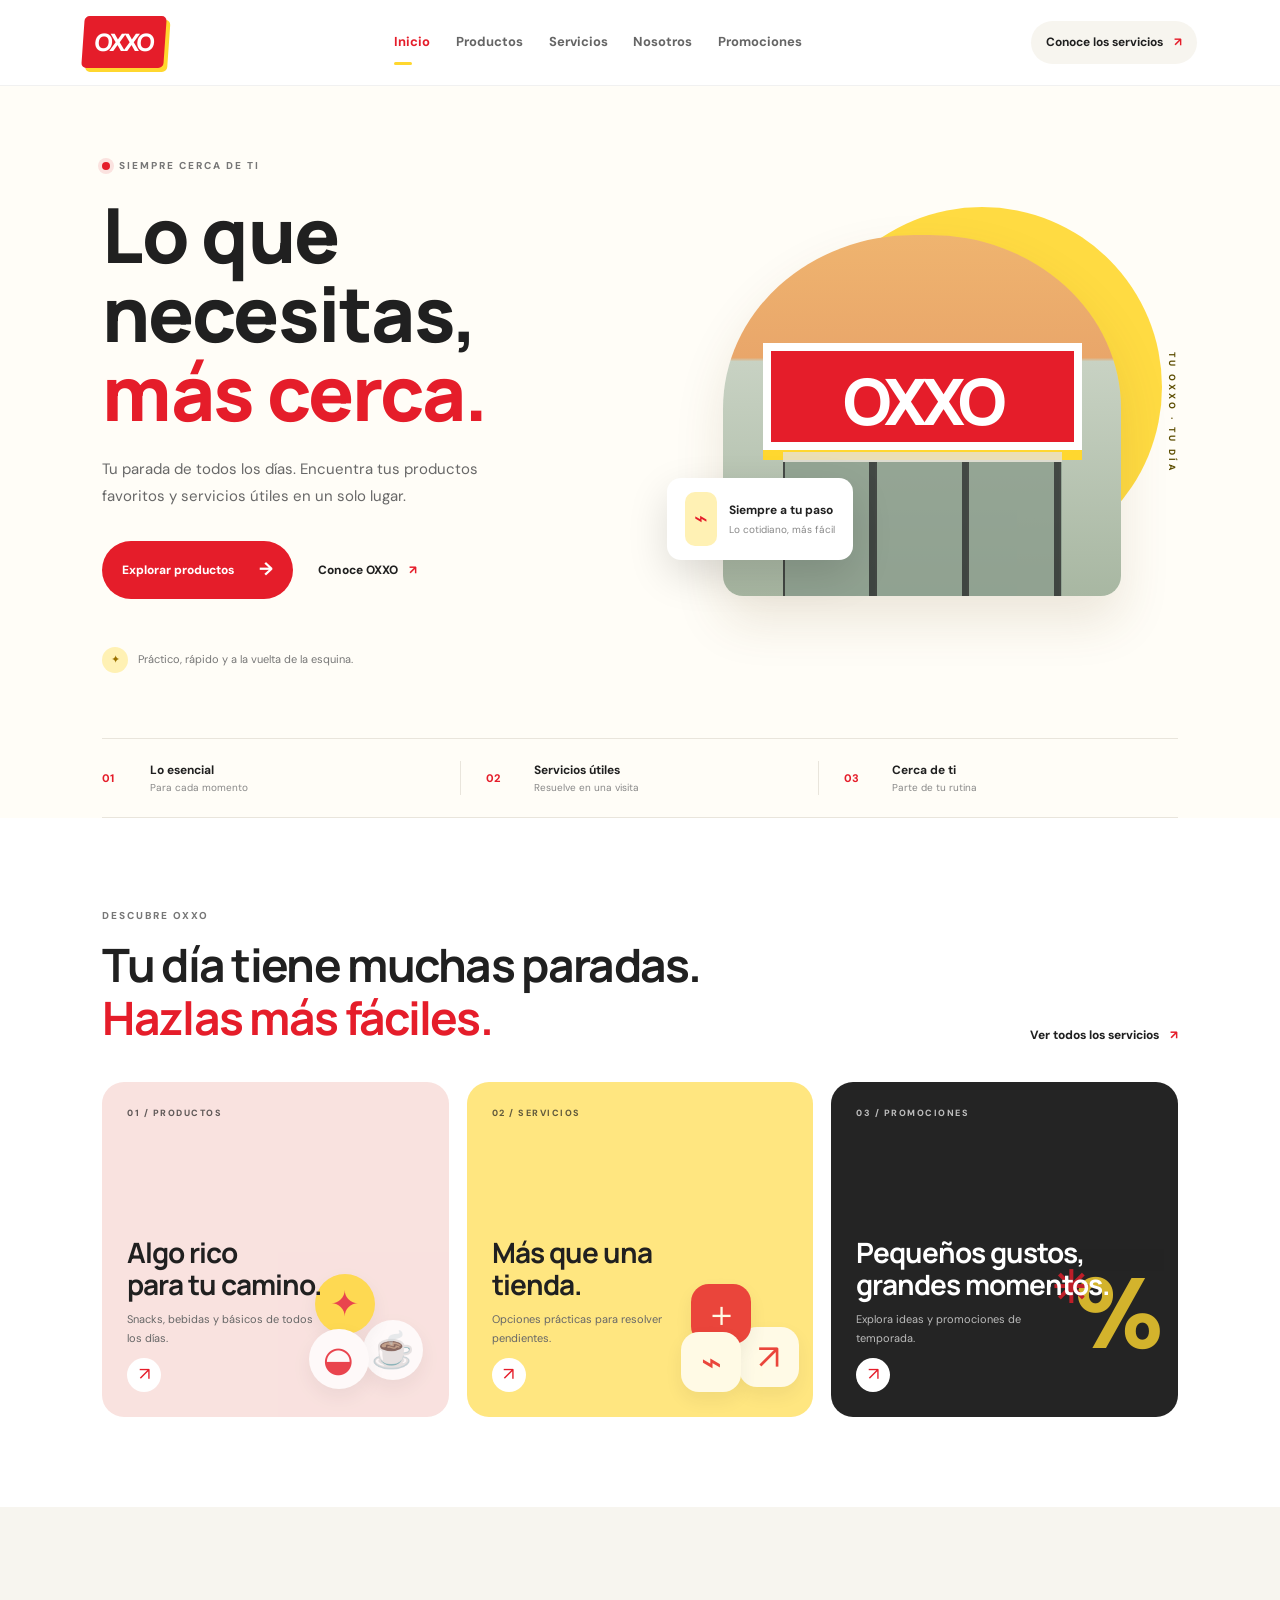
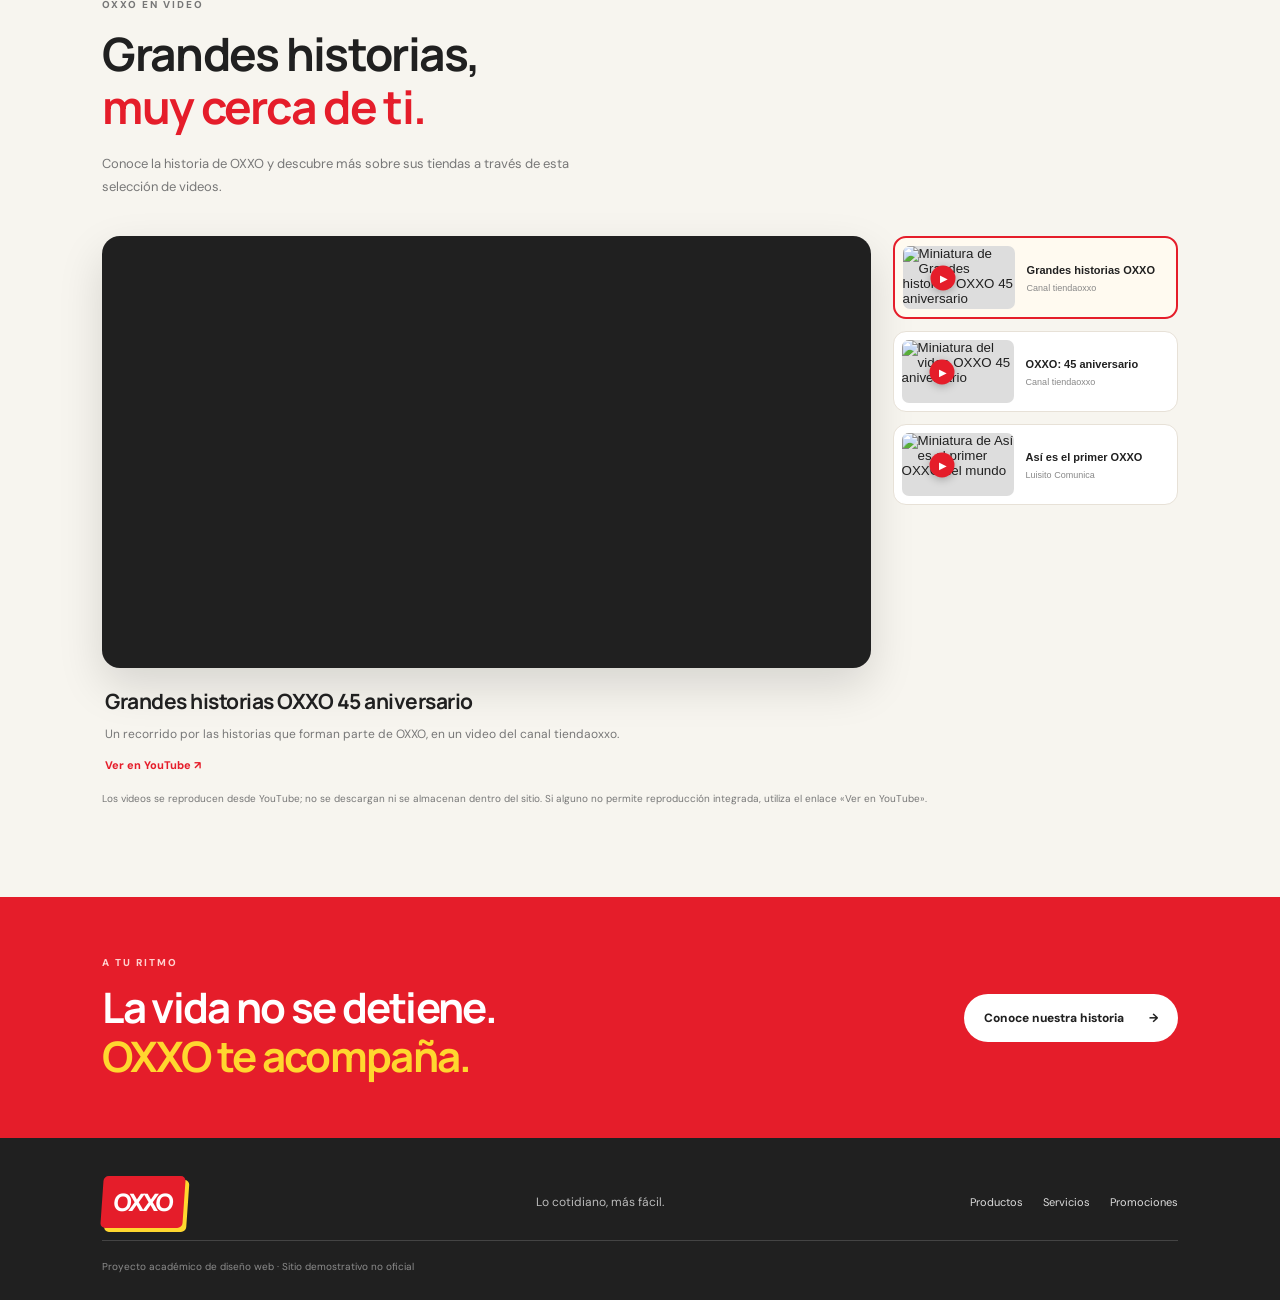
==== commit 10fecaf4: "Add files via upload" ====
--- a/index.html
+++ b/index.html
@@ -26,11 +26,17 @@
     <p class="video-intro">Conoce la historia de OXXO y descubre más sobre sus tiendas a través de esta selección de videos.</p>
   </div>
 </div>
+
 <div class="video-gallery">
   <div class="video-main-column">
-    <div class="video-frame-wrap"> 
-      <meta name="referrer" content="strict-origin-when-cross-origin"> 
-     <iframe width="560" height="315" src="https://www.youtube.com/embed/u-84Q6w7x60?si=u3ve2voxtg6qzHuh" title="YouTube video player" frameborder="0" allow="accelerometer; autoplay; clipboard-write; encrypted-media; gyroscope; picture-in-picture; web-share" referrerpolicy="strict-origin-when-cross-origin" allowfullscreen></iframe>
+    <div class="video-frame-wrap">
+      <iframe id="oxxoVideoPlayer"
+        src="https://www.youtube-nocookie.com/embed/AzR2HGnw0SA?rel=0"
+        title="Grandes historias OXXO 45 aniversario"
+        loading="lazy"
+        referrerpolicy="strict-origin-when-cross-origin"
+        allow="accelerometer; autoplay; clipboard-write; encrypted-media; gyroscope; picture-in-picture; web-share"
+        allowfullscreen></iframe>
     </div>
     <div class="video-current-info">
       <h3 id="oxxoVideoTitle">Grandes historias OXXO 45 aniversario</h3>
--- a/css/estilos.css
+++ b/css/estilos.css
@@ -1,3 +1,29 @@
 @import url('https://fonts.googleapis.com/css2?family=DM+Sans:wght@400;500;600;700&family=Manrope:wght@400;500;600;700;800&display=swap');
 :root{--red:#e51d2a;--red-dark:#b91320;--yellow:#ffd72f;--ink:#202020;--muted:#737373;--cream:#fffdf7;--line:#e9e5dc;--green:#007a53;--radius:22px}*{box-sizing:border-box}html{scroll-behavior:smooth}body{margin:0;background:var(--cream);color:var(--ink);font-family:'DM Sans',Arial,sans-serif;line-height:1.55}a{color:inherit;text-decoration:none}.site-header{height:86px;padding:0 6.5%;display:flex;align-items:center;justify-content:space-between;gap:26px;background:#fff;position:sticky;top:0;z-index:20;border-bottom:1px solid rgba(20,20,20,.06)}.brand-mark{display:inline-flex;align-items:center;justify-content:center;background:var(--red);color:#fff;font-family:'Manrope',sans-serif;font-weight:800;letter-spacing:-2px;font-size:24px;padding:7px 12px 8px;border-radius:5px;box-shadow:4px 4px 0 var(--yellow);transform:skew(-4deg)}.main-nav{display:flex;align-items:center;gap:clamp(14px,2vw,30px)}.main-nav a{font-size:13px;font-weight:700;color:#656565;transition:color .2s;position:relative}.main-nav a:hover,.main-nav a.active{color:var(--red)}.main-nav a.active:after{content:'';height:3px;width:18px;background:var(--yellow);position:absolute;bottom:-12px;left:0;border-radius:4px}.header-cta{font-size:12px;font-weight:700;background:#f7f5ef;padding:12px 15px;border-radius:50px;white-space:nowrap}.header-cta span,.text-link span,.arrow-link span{color:var(--red);margin-left:8px}.menu-toggle{display:none;border:0;background:none;font-size:25px}.hero{padding:72px 8% 65px;display:grid;grid-template-columns:1fr 1fr;gap:5%;align-items:center;min-height:570px;overflow:hidden}.hero-copy{max-width:560px}.eyebrow{font-size:10px;letter-spacing:2px;font-weight:800;color:#777;margin:0 0 21px;display:flex;align-items:center;gap:9px}.dot{width:8px;height:8px;border-radius:50%;background:var(--red);display:inline-block;box-shadow:0 0 0 4px #fbe2df}h1,h2,h3,p{margin-top:0}h1,h2,h3{font-family:'Manrope',sans-serif;letter-spacing:-1.7px}h1{font-size:clamp(48px,6vw,76px);line-height:1.04;margin-bottom:24px;font-weight:800}h1 em,h2 em{font-style:normal;color:var(--red)}.hero-text{color:#686868;max-width:440px;font-size:15px;line-height:1.85;margin-bottom:30px}.hero-actions{display:flex;align-items:center;gap:25px;flex-wrap:wrap}.btn{display:inline-flex;align-items:center;gap:25px;border-radius:50px;padding:15px 20px;font-size:12px;font-weight:800;transition:transform .2s,box-shadow .2s}.btn:hover{transform:translateY(-3px);box-shadow:0 8px 20px #0002}.btn-red{background:var(--red);color:#fff}.btn-red span{font-size:18px}.btn-light{background:#fff;color:var(--ink)}.text-link,.arrow-link{font-size:12px;font-weight:800}.hero-note{display:flex;align-items:center;gap:10px;margin-top:48px;color:#777;font-size:11px}.note-icon{width:26px;height:26px;display:grid;place-items:center;background:#fff1b4;border-radius:50%;color:#9a7100}.hero-visual{height:425px;position:relative;display:grid;place-items:center}.sun-shape{position:absolute;width:360px;height:360px;background:var(--yellow);border-radius:50%;right:3%;top:1%;opacity:.9}.hero-photo{width:78%;height:85%;position:relative;border-radius:48% 48% 20px 20px;background:linear-gradient(180deg,#efb46f 0%,#e9a66a 34%,#c8d2c3 35%,#a8b7a2 100%);overflow:hidden;box-shadow:0 25px 50px #6a441a20}.hero-photo:before{content:'OXXO';position:absolute;top:30%;left:10%;right:10%;height:25%;display:grid;place-items:center;background:var(--red);color:white;font-family:'Manrope';font-size:clamp(35px,5vw,65px);font-weight:800;letter-spacing:-5px;border:8px solid white;box-shadow:0 10px 0 #ffd72f}.hero-photo:after{content:'';position:absolute;left:15%;right:15%;bottom:0;height:37%;background:repeating-linear-gradient(90deg,#292b2b 0 2px,#8b9d8d 2px 31%,#252929 31% 33%);border-top:10px solid #e6e2d8;opacity:.8}.floating-card{position:absolute;bottom:16%;left:0;background:#fff;border-radius:14px;padding:14px 18px;display:flex;gap:12px;align-items:center;box-shadow:0 15px 40px #0002}.float-icon{background:#fff1b4;border-radius:10px;padding:9px;color:var(--red);font-size:23px}.floating-card strong,.floating-card small{display:block}.floating-card strong{font-size:12px}.floating-card small{font-size:10px;color:#888;margin-top:3px}.vertical-label{position:absolute;right:0;top:35%;writing-mode:vertical-rl;font-size:9px;letter-spacing:3px;font-weight:800;color:#5c4d00}.quick-strip{display:grid;grid-template-columns:repeat(3,1fr);margin:0 8%;border-top:1px solid var(--line);border-bottom:1px solid var(--line);padding:22px 0}.quick-strip>div{display:grid;grid-template-columns:36px 1fr;column-gap:12px;align-items:center;border-right:1px solid var(--line);padding:0 25px}.quick-strip>div:first-child{padding-left:0}.quick-strip>div:last-child{border:0}.strip-num{grid-row:span 2;color:var(--red);font-size:11px;font-weight:800}.quick-strip strong{font-size:12px}.quick-strip small{font-size:10px;color:#888}.section{padding:90px 8%}.section-light{background:#fff}.section-heading{display:flex;align-items:end;justify-content:space-between;gap:25px;margin-bottom:38px}.section-heading .eyebrow{margin-bottom:14px}h2{font-size:clamp(30px,4vw,46px);line-height:1.16;margin-bottom:0}.muted{color:#858585;font-size:12px;max-width:250px}.feature-grid{display:grid;grid-template-columns:repeat(3,1fr);gap:18px}.feature-card{min-height:335px;border-radius:var(--radius);padding:25px;position:relative;overflow:hidden;display:flex;flex-direction:column;justify-content:space-between;transition:transform .2s}.feature-card:hover,.catalog-card:hover,.promo-card:hover{transform:translateY(-5px)}.feature-red{background:#f9e2df}.feature-yellow{background:#ffe680}.feature-dark{background:#242424;color:#fff}.feature-index,.card-tag,.promo-label{font-size:9px;letter-spacing:1.5px;font-weight:800;opacity:.7}.feature-card h3{font-size:28px;line-height:1.15;margin:22px 0 10px;letter-spacing:-1px;position:relative;z-index:2}.feature-card p{font-size:11px;line-height:1.7;max-width:190px;color:#676767;position:relative;z-index:2}.feature-dark p{color:#bbb}.circle-arrow{width:34px;height:34px;border-radius:50%;display:grid;place-items:center;background:#fff;font-size:18px;color:var(--red);position:relative;z-index:2}.feature-art{position:absolute;right:14px;bottom:25px;width:120px;height:120px;opacity:.8}.snack-art span{position:absolute;display:grid;place-items:center;border-radius:50%;width:60px;height:60px;background:#fff;font-size:35px;box-shadow:0 8px 20px #0001}.snack-art span:nth-child(1){right:12px;bottom:12px}.snack-art span:nth-child(2){right:60px;bottom:58px;color:var(--red);background:var(--yellow)}.snack-art span:nth-child(3){right:66px;bottom:3px;color:var(--red)}.service-art span{position:absolute;display:grid;place-items:center;width:60px;height:60px;border-radius:18px;background:#fff;color:var(--red);font-size:35px;box-shadow:0 8px 18px #0001}.service-art span:nth-child(1){right:0;bottom:5px}.service-art span:nth-child(2){right:48px;bottom:48px;background:var(--red);color:#fff}.service-art span:nth-child(3){right:58px;bottom:0}.promo-art span{position:absolute;right:0;bottom:0;font-size:100px;color:var(--yellow);font-weight:800}.promo-art span:nth-child(2){font-size:44px;right:75px;bottom:70px;color:var(--red)}.closing-band{background:var(--red);color:#fff;padding:58px 8%;display:flex;align-items:center;justify-content:space-between;gap:25px}.closing-band .eyebrow{color:#ffd1cf;margin-bottom:12px}.closing-band h2{font-size:clamp(28px,4vw,42px)}.closing-band h2 em{color:var(--yellow)}.site-footer{padding:38px 8% 25px;background:#202020;color:#fff;display:grid;grid-template-columns:1fr 1fr auto;gap:12px;align-items:center}.site-footer p{font-size:12px;color:#bbb;margin:0}.footer-links{display:flex;gap:20px;font-size:11px;color:#ddd}.site-footer small{grid-column:1/-1;border-top:1px solid #444;padding-top:18px;color:#8c8c8c;font-size:10px}.page-hero{padding:75px 8%;display:grid;grid-template-columns:1fr .9fr;gap:6%;align-items:center;min-height:440px;overflow:hidden}.page-hero h1{font-size:clamp(48px,6vw,70px)}.page-hero-art{height:330px;border-radius:25px;position:relative;overflow:hidden;display:grid;place-items:center}.product-art{background:#ffe477}.big-emoji{font-size:145px;filter:drop-shadow(0 15px 8px #7c520c30);transform:rotate(-10deg)}.art-label{position:absolute;right:12%;bottom:15%;font-size:11px;letter-spacing:3px;font-weight:800;line-height:1.6}.art-star{position:absolute;top:12%;left:13%;font-size:48px;color:var(--red)}.services-hero{background:#f9e2df}.service-hero-art{background:var(--red)}.orbit{position:absolute;border:1px solid #ffffff55;border-radius:50%;width:270px;height:270px}.orbit-two{width:200px;height:200px}.service-symbol{font-size:130px;color:var(--yellow);font-weight:700;z-index:1}.service-caption{position:absolute;right:10%;bottom:10%;font-size:11px;color:#fff;letter-spacing:3px;font-weight:800}.about-hero{background:#f6f3e9}.about-art{background:var(--yellow)}.about-big{font-family:'Manrope';font-size:clamp(55px,8vw,100px);font-weight:800;letter-spacing:-9px;color:var(--red);text-shadow:5px 5px white}.about-spark{position:absolute;left:12%;top:12%;font-size:50px}.about-caption{position:absolute;right:9%;bottom:13%;font-size:10px;letter-spacing:3px;font-weight:800}.promo-hero{background:#fff2f0}.promo-hero-art{background:#f9dfda}.percent-mark{font-size:175px;font-family:'Manrope';font-weight:800;color:var(--red);letter-spacing:-12px;transform:rotate(-12deg);text-shadow:7px 7px var(--yellow)}.promo-spark{position:absolute;color:var(--red);font-size:45px}.spark-a{top:12%;left:12%}.spark-b{right:13%;top:20%;color:#c18d00}.promo-stamp{position:absolute;right:10%;bottom:12%;background:var(--yellow);padding:12px 17px;border-radius:50%;font-size:10px;font-weight:800;line-height:1.4;text-align:center;transform:rotate(10deg)}.catalog-grid{display:grid;grid-template-columns:repeat(4,1fr);gap:17px}.catalog-card{border:1px solid var(--line);border-radius:18px;overflow:hidden;transition:transform .2s;background:#fff}.catalog-art{height:170px;display:grid;place-items:center;font-size:72px}.art-coffee{background:#f5d5b7}.art-snack{background:#f7b7a9;color:var(--red)}.art-pantry{background:#dfe7cf;color:#4e6a3e}.art-ready{background:#ffe477;color:var(--red)}.catalog-info{padding:20px}.catalog-info h3{font-size:20px;letter-spacing:-.5px;margin:12px 0 8px}.catalog-info p{font-size:11px;color:#777;line-height:1.8;margin-bottom:0}.disclaimer{font-size:10px;color:#888;margin-top:25px}.service-list{border-top:1px solid var(--line)}.service-row{display:grid;grid-template-columns:42px 55px 1fr 30px;align-items:center;gap:20px;padding:23px 0;border-bottom:1px solid var(--line)}.service-number{font-size:11px;font-weight:800;color:var(--red)}.service-icon{height:48px;width:48px;background:#fff1b4;border-radius:14px;display:grid;place-items:center;color:var(--red);font-size:24px}.service-row h3{font-size:19px;letter-spacing:-.5px;margin:0 0 4px}.service-row p{font-size:12px;color:#777;margin:0}.row-arrow{font-size:22px;color:var(--red)}.notice{margin-top:26px;padding:16px 20px;background:#f7f5ef;border-radius:13px;display:flex;gap:13px;align-items:start}.notice span{width:23px;height:23px;border-radius:50%;background:var(--yellow);display:grid;place-items:center;font-weight:800;flex-shrink:0}.notice p{font-size:11px;color:#666;margin:1px 0 0}.about-columns{display:grid;grid-template-columns:.8fr 1fr;gap:10%;align-items:start}.large-copy{font-family:'Manrope';font-weight:600;font-size:22px;line-height:1.55;letter-spacing:-.5px}.about-columns .muted{max-width:470px;line-height:1.9}.values-grid{display:grid;grid-template-columns:repeat(3,1fr);gap:20px;margin-top:65px}.values-grid article{border-top:2px solid var(--red);padding:20px 10px 0 0}.values-grid span{font-size:10px;color:var(--red);font-weight:800}.values-grid h3{font-size:22px;margin:14px 0 8px;letter-spacing:-.5px}.values-grid p{font-size:12px;color:#777;max-width:260px}.promo-grid{display:grid;grid-template-columns:repeat(3,1fr);gap:18px}.promo-card{min-height:330px;border-radius:20px;padding:23px;position:relative;display:flex;flex-direction:column;justify-content:space-between;transition:transform .2s;overflow:hidden}.promo-card-red{background:#f9e2df}.promo-card-yellow{background:#ffe477}.promo-card-dark{background:#252525;color:#fff}.promo-illustration{font-size:90px;text-align:center;line-height:1.1;color:var(--red);text-shadow:3px 4px #fff7}.promo-card h3{font-size:24px;letter-spacing:-.8px;margin-bottom:8px}.promo-card p{font-size:11px;color:#666;max-width:240px;margin-bottom:0}.promo-card-dark p{color:#bbb}.promo-arrow{position:absolute;right:23px;bottom:24px;font-size:23px;color:var(--red)}.promo-card-dark .promo-arrow{color:var(--yellow)}
 @media(max-width:950px){.site-header{padding:0 4%;gap:12px}.main-nav{gap:13px}.main-nav a{font-size:11px}.header-cta{display:none}.hero,.page-hero{padding-left:6%;padding-right:6%;gap:3%}.hero-visual{height:360px}.feature-card{padding:20px;min-height:320px}.catalog-grid{grid-template-columns:repeat(2,1fr)}}@media(max-width:700px){.site-header{height:72px;padding:0 6%}.menu-toggle{display:block;margin-left:auto}.main-nav{display:none;position:absolute;top:71px;left:0;right:0;background:#fff;padding:18px 6% 25px;box-shadow:0 15px 20px #0001;flex-direction:column;align-items:flex-start;gap:18px}.main-nav.open{display:flex}.main-nav a{font-size:14px}.main-nav a.active:after{bottom:-5px}.hero,.page-hero{grid-template-columns:1fr;padding:55px 7% 45px}.hero h1,.page-hero h1{font-size:54px}.hero-visual{height:330px;margin-top:20px}.sun-shape{width:280px;height:280px}.hero-photo{width:72%;height:90%}.quick-strip{margin:0 7%;grid-template-columns:1fr;gap:0}.quick-strip>div,.quick-strip>div:first-child{padding:14px 0;border-right:0;border-bottom:1px solid var(--line)}.quick-strip>div:last-child{border-bottom:0}.section{padding:60px 7%}.section-heading{align-items:flex-start;flex-direction:column}.feature-grid,.promo-grid{grid-template-columns:1fr}.feature-card{min-height:285px}.closing-band{padding:42px 7%;align-items:flex-start;flex-direction:column}.site-footer{padding:32px 7%;grid-template-columns:1fr 1fr}.site-footer p{grid-column:1/-1;grid-row:2}.footer-links{grid-column:1/-1;flex-wrap:wrap}.site-footer small{grid-column:1/-1}.page-hero-art{height:280px}.service-row{grid-template-columns:28px 44px 1fr 20px;gap:10px}.service-icon{width:40px;height:40px}.service-row h3{font-size:16px}.service-row p{font-size:11px}.about-columns{grid-template-columns:1fr;gap:25px}.values-grid{grid-template-columns:1fr;gap:10px;margin-top:35px}.values-grid article{padding:16px 0}.catalog-grid{grid-template-columns:1fr 1fr;gap:12px}.catalog-art{height:130px}.catalog-info{padding:14px}.catalog-info h3{font-size:17px}.catalog-info p{font-size:10px}.catalog-info .card-tag{font-size:8px}}@media(max-width:390px){.catalog-grid{grid-template-columns:1fr}.hero h1,.page-hero h1{font-size:47px}.hero-actions{gap:15px}.btn{padding:13px 16px}}
+
+/* Galería de video: el contenido se reproduce desde YouTube y no se almacena en el sitio. */
+.video-section{background:#f7f5ef}.video-intro{font-size:13px;color:#777;max-width:500px;line-height:1.8;margin:18px 0 0}.video-frame-wrap{width:min(100%,900px);margin:0 auto;background:#202020;border-radius:20px;overflow:hidden;box-shadow:0 18px 45px #0002;aspect-ratio:16/9}.video-frame-wrap iframe{display:block;width:100%;height:100%;border:0}.video-caption{width:min(100%,900px);margin:14px auto 0;color:#777;font-size:11px}
+
+
+/* Galería de videos OXXO: los reproductores se cargan desde YouTube. */
+.video-gallery{width:min(100%,1100px);margin:0 auto;display:grid;grid-template-columns:minmax(0,1fr) 285px;gap:22px;align-items:start}
+.video-main-column{min-width:0}
+.video-frame-wrap{width:100%;margin:0;background:#202020;border-radius:18px;overflow:hidden;box-shadow:0 18px 45px #0002;aspect-ratio:16/9}
+.video-frame-wrap iframe{display:block;width:100%;height:100%;border:0}
+.video-current-info{padding:17px 3px 0}
+.video-current-info h3{font-size:21px;letter-spacing:-.5px;margin:0 0 7px}
+.video-current-info p{font-size:12px;color:#777;margin:0 0 8px}
+.video-current-info a{font-size:11px;font-weight:800;color:var(--red)}
+.video-playlist{display:flex;flex-direction:column;gap:12px}
+.video-thumb{position:relative;width:100%;display:grid;grid-template-columns:112px 1fr;gap:12px;align-items:center;text-align:left;padding:8px;border:1px solid #e7e1d7;border-radius:13px;background:#fff;cursor:pointer;color:var(--ink);transition:border-color .2s,transform .2s,box-shadow .2s}
+.video-thumb:hover{transform:translateY(-2px);box-shadow:0 8px 20px #00000010}
+.video-thumb.is-active{border:2px solid var(--red);background:#fffaf0}
+.video-thumb img{display:block;width:112px;aspect-ratio:16/9;object-fit:cover;border-radius:7px;background:#ddd}
+.thumb-copy strong,.thumb-copy small{display:block}
+.thumb-copy strong{font-size:11px;line-height:1.35}
+.thumb-copy small{font-size:9px;color:#888;margin-top:5px}
+.thumb-play{position:absolute;left:48px;top:50%;transform:translate(-50%,-50%);width:25px;height:25px;display:grid;place-items:center;border-radius:50%;background:#e51d2a;color:#fff;font-size:10px;padding-left:2px;box-shadow:0 2px 8px #0004}
+.video-caption{width:min(100%,1100px);margin:15px auto 0;color:#777;font-size:10px;line-height:1.6}
+@media(max-width:850px){.video-gallery{grid-template-columns:1fr}.video-playlist{display:grid;grid-template-columns:repeat(3,minmax(0,1fr))}.video-thumb{grid-template-columns:1fr;gap:7px}.video-thumb img{width:100%}.thumb-play{left:50%;top:38%}.thumb-copy strong{font-size:10px}}
+@media(max-width:520px){.video-playlist{grid-template-columns:1fr}.video-thumb{grid-template-columns:112px 1fr}.thumb-play{left:48px;top:50%}.video-current-info h3{font-size:18px}}
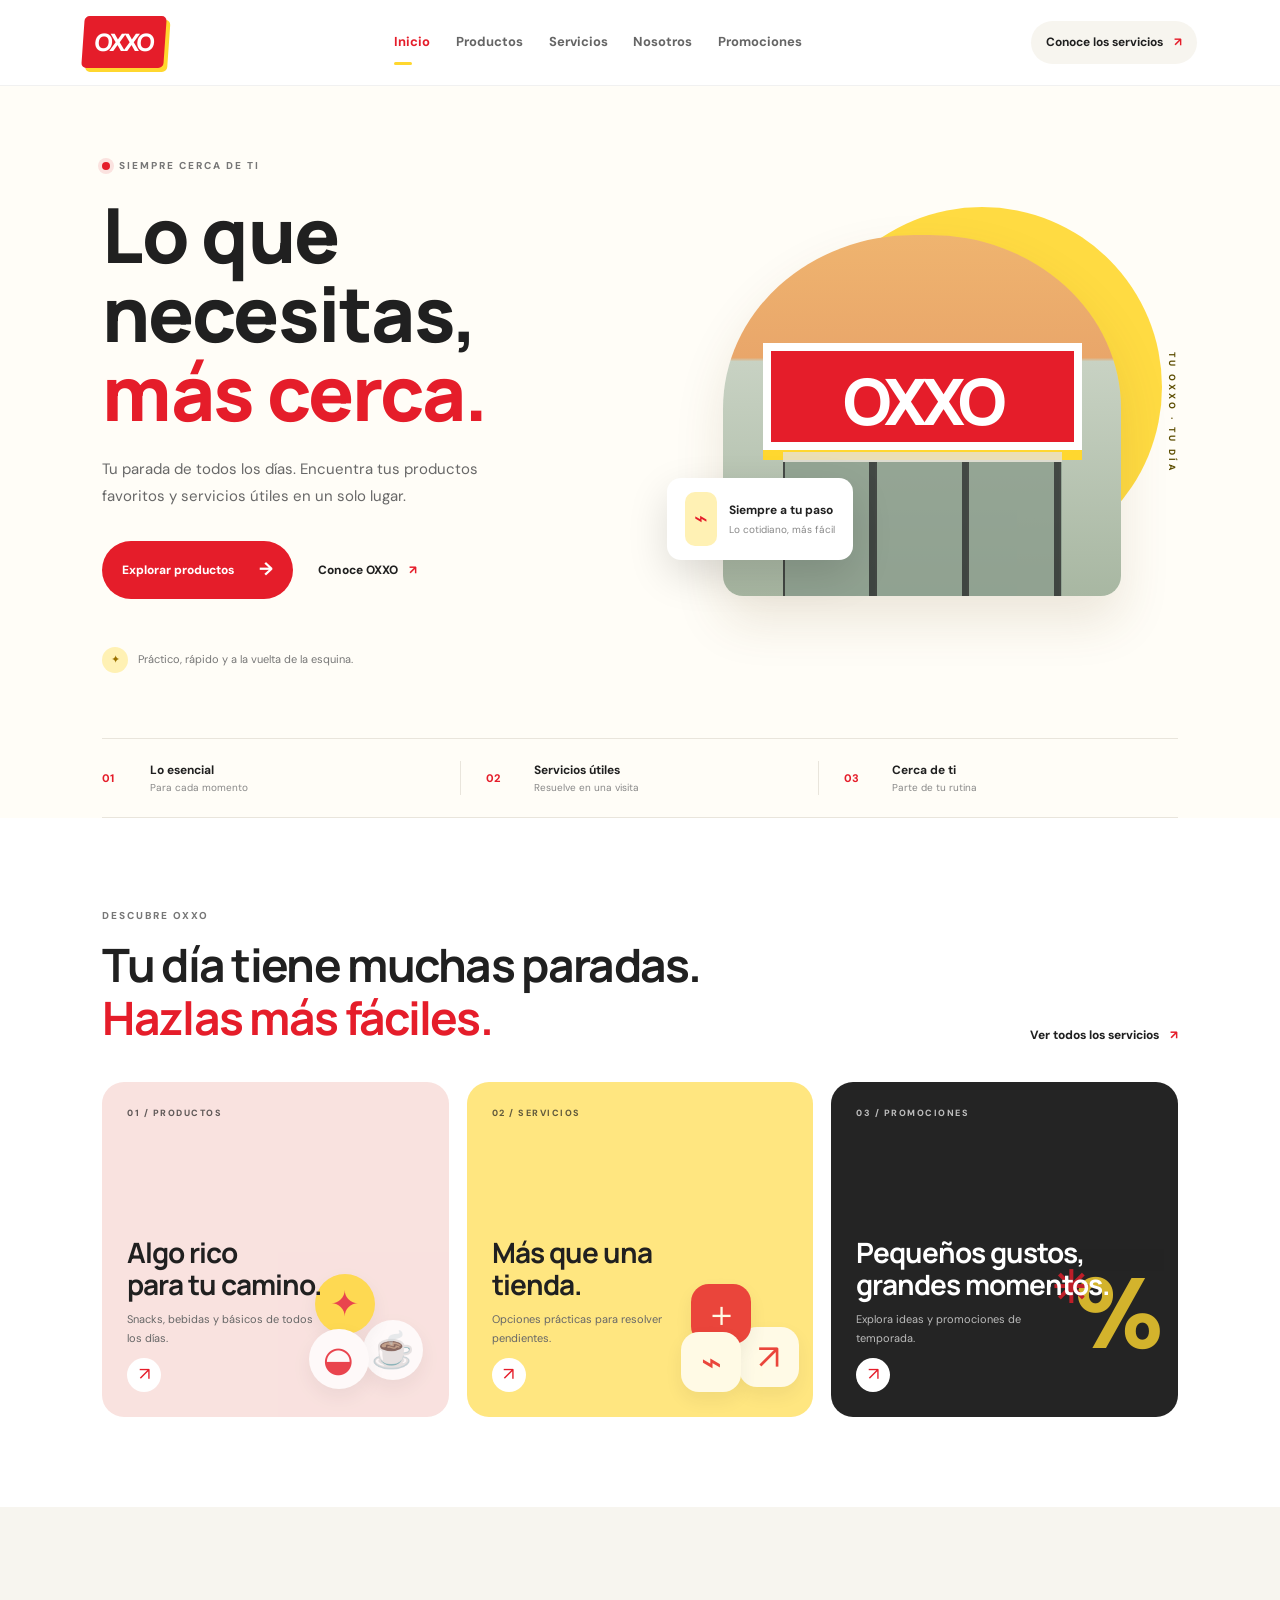
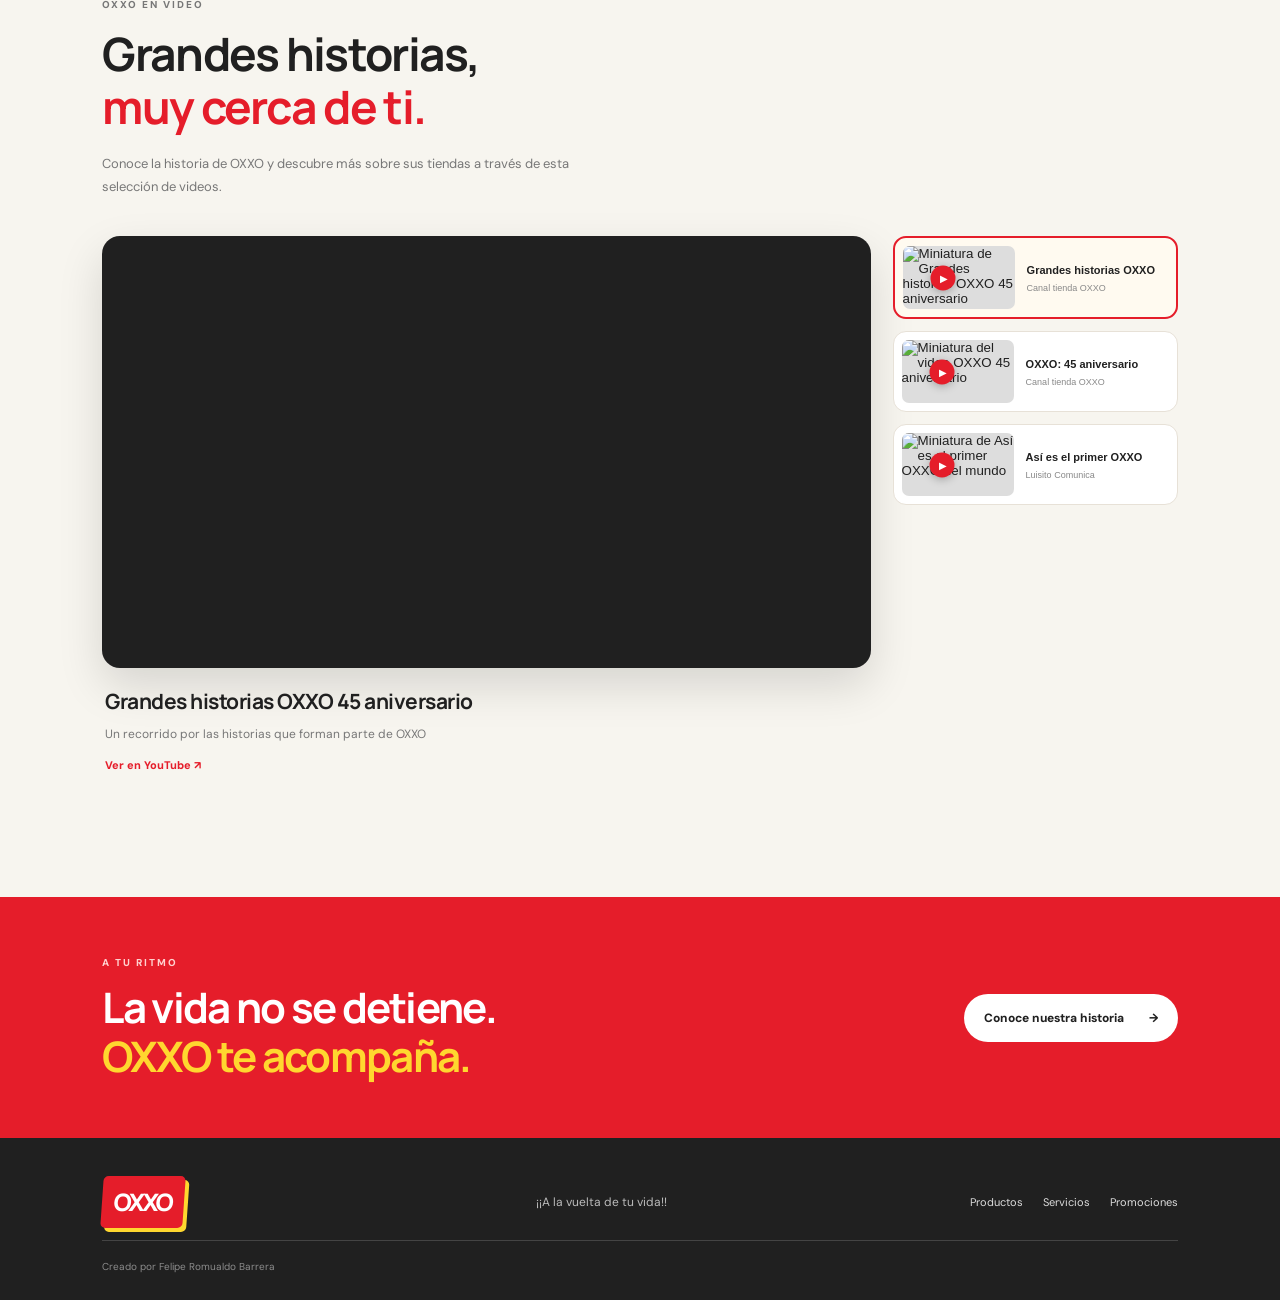
==== commit ea1fb4da: "Add files via upload" ====
--- a/index.html
+++ b/index.html
@@ -1,83 +1,84 @@
-<!DOCTYPE html>
-<html lang="es">
-<head>
-  <meta charset="UTF-8"><meta name="viewport" content="width=device-width, initial-scale=1.0">
-  <meta name="description" content="Conoce OXXO, encuentra productos y descubre servicios para tu día a día.">
-  <title>OXXO | Cerca de ti</title><link rel="stylesheet" href="css/estilos.css">
-</head>
-<body>
-<header class="site-header"><a class="brand" href="index.html" aria-label="OXXO, inicio"><span class="brand-mark">OXXO</span></a>
-<button class="menu-toggle" aria-label="Abrir menú" aria-expanded="false">☰</button>
-<nav class="main-nav" aria-label="Navegación principal"><a class="active" href="index.html">Inicio</a><a href="productos.html">Productos</a><a href="servicios.html">Servicios</a><a href="nosotros.html">Nosotros</a><a href="promociones.html">Promociones</a></nav>
-<a class="header-cta" href="servicios.html">Conoce los servicios <span>↗</span></a></header>
-<main>
-<section class="hero"><div class="hero-copy"><p class="eyebrow"><span class="dot"></span> SIEMPRE CERCA DE TI</p><h1>Lo que necesitas,<br><em>más cerca.</em></h1><p class="hero-text">Tu parada de todos los días. Encuentra tus productos favoritos y servicios útiles en un solo lugar.</p><div class="hero-actions"><a class="btn btn-red" href="productos.html">Explorar productos <span>→</span></a><a class="text-link" href="nosotros.html">Conoce OXXO <span>↗</span></a></div><div class="hero-note"><span class="note-icon">✦</span><span>Práctico, rápido y a la vuelta de la esquina.</span></div></div>
-<div class="hero-visual"><div class="sun-shape"></div><div class="hero-photo" role="img" aria-label="Tienda de conveniencia con fachada roja y amarilla"></div><div class="floating-card"><span class="float-icon">⌁</span><div><strong>Siempre a tu paso</strong><small>Lo cotidiano, más fácil</small></div></div><div class="vertical-label">TU OXXO · TU DÍA</div></div></section>
-<section class="quick-strip"><div><span class="strip-num">01</span><strong>Lo esencial</strong><small>Para cada momento</small></div><div><span class="strip-num">02</span><strong>Servicios útiles</strong><small>Resuelve en una visita</small></div><div><span class="strip-num">03</span><strong>Cerca de ti</strong><small>Parte de tu rutina</small></div></section>
-<section class="section section-light"><div class="section-heading"><div><p class="eyebrow">DESCUBRE OXXO</p><h2>Tu día tiene muchas paradas.<br><em>Hazlas más fáciles.</em></h2></div><a class="arrow-link" href="servicios.html">Ver todos los servicios <span>↗</span></a></div>
-<div class="feature-grid"><a class="feature-card feature-red" href="productos.html"><span class="feature-index">01 / PRODUCTOS</span><div><h3>Algo rico<br>para tu camino.</h3><p>Snacks, bebidas y básicos de todos los días.</p><span class="circle-arrow">↗</span></div><div class="feature-art snack-art"><span>☕</span><span>✦</span><span>◒</span></div></a>
-<a class="feature-card feature-yellow" href="servicios.html"><span class="feature-index">02 / SERVICIOS</span><div><h3>Más que una<br>tienda.</h3><p>Opciones prácticas para resolver pendientes.</p><span class="circle-arrow">↗</span></div><div class="feature-art service-art"><span>↗</span><span>＋</span><span>⌁</span></div></a>
-<a class="feature-card feature-dark" href="promociones.html"><span class="feature-index">03 / PROMOCIONES</span><div><h3>Pequeños gustos,<br>grandes momentos.</h3><p>Explora ideas y promociones de temporada.</p><span class="circle-arrow">↗</span></div><div class="feature-art promo-art"><span>%</span><span>✳</span></div></a></div></section>
-<section class="section section-light video-section" id="videos">
-<div class="section-heading">
-  <div>
-    <p class="eyebrow">OXXO EN VIDEO</p>
-    <h2>Grandes historias,<br><em>muy cerca de ti.</em></h2>
-    <p class="video-intro">Conoce la historia de OXXO y descubre más sobre sus tiendas a través de esta selección de videos.</p>
-  </div>
-</div>
-
-<div class="video-gallery">
-  <div class="video-main-column">
-    <div class="video-frame-wrap">
-      <iframe id="oxxoVideoPlayer"
-        src="https://www.youtube-nocookie.com/embed/AzR2HGnw0SA?rel=0"
-        title="Grandes historias OXXO 45 aniversario"
-        loading="lazy"
-        referrerpolicy="strict-origin-when-cross-origin"
-        allow="accelerometer; autoplay; clipboard-write; encrypted-media; gyroscope; picture-in-picture; web-share"
-        allowfullscreen></iframe>
-    </div>
-    <div class="video-current-info">
-      <h3 id="oxxoVideoTitle">Grandes historias OXXO 45 aniversario</h3>
-      <p id="oxxoVideoDescription">Un recorrido por las historias que forman parte de OXXO, en un video del canal tiendaoxxo.</p>
-      <a id="oxxoVideoDirectLink" href="https://www.youtube.com/watch?v=AzR2HGnw0SA" target="_blank" rel="noopener noreferrer">Ver en YouTube ↗</a>
-    </div>
-  </div>
-
-  <div class="video-playlist" aria-label="Selecciona un video">
-    <button class="video-thumb is-active" type="button"
-      data-video="AzR2HGnw0SA"
-      data-title="Grandes historias OXXO 45 aniversario"
-      data-description="Un recorrido por las historias que forman parte de OXXO, en un video del canal tiendaoxxo."
-      aria-pressed="true">
-      <img src="https://i.ytimg.com/vi/AzR2HGnw0SA/hqdefault.jpg" alt="Miniatura de Grandes historias OXXO 45 aniversario" loading="lazy">
-      <span class="thumb-copy"><strong>Grandes historias OXXO</strong><small>Canal tiendaoxxo</small></span>
-      <span class="thumb-play" aria-hidden="true">▶</span>
-    </button>
-
-    <button class="video-thumb" type="button"
-      data-video="0-KT9yQI1jI"
-      data-title="Grandes historias OXXO 45 aniversario"
-      data-description="Otra publicación de la campaña del 45 aniversario de OXXO, compartida por el canal tiendaoxxo."
-      aria-pressed="false">
-      <img src="https://i.ytimg.com/vi/0-KT9yQI1jI/hqdefault.jpg" alt="Miniatura del video OXXO 45 aniversario" loading="lazy">
-      <span class="thumb-copy"><strong>OXXO: 45 aniversario</strong><small>Canal tiendaoxxo</small></span>
-      <span class="thumb-play" aria-hidden="true">▶</span>
-    </button>
-
-    <button class="video-thumb" type="button"
-      data-video="Wa7zKL2abFc"
-      data-title="Así es el primer OXXO del mundo"
-      data-description="Luisito Comunica visita la primera tienda OXXO y cuenta parte de la historia de la cadena."
-      aria-pressed="false">
-      <img src="https://i.ytimg.com/vi/Wa7zKL2abFc/hqdefault.jpg" alt="Miniatura de Así es el primer OXXO del mundo" loading="lazy">
-      <span class="thumb-copy"><strong>Así es el primer OXXO</strong><small>Luisito Comunica</small></span>
-      <span class="thumb-play" aria-hidden="true">▶</span>
-    </button>
-  </div>
-</div>
-<p class="video-caption">Los videos se reproducen desde YouTube; no se descargan ni se almacenan dentro del sitio. Si alguno no permite reproducción integrada, utiliza el enlace «Ver en YouTube».</p>
-</section>
-<section class="closing-band"><div><p class="eyebrow">A TU RITMO</p><h2>La vida no se detiene.<br><em>OXXO te acompaña.</em></h2></div><a class="btn btn-light" href="nosotros.html">Conoce nuestra historia <span>→</span></a></section>
-</main><footer class="site-footer"><a class="brand" href="index.html"><span class="brand-mark">OXXO</span></a><p>Lo cotidiano, más fácil.</p><div class="footer-links"><a href="productos.html">Productos</a><a href="servicios.html">Servicios</a><a href="promociones.html">Promociones</a></div><small>Proyecto académico de diseño web · Sitio demostrativo no oficial</small></footer><script src="js/main.js"></script></body></html>+<!DOCTYPE html>
+<html lang="es">
+<head>
+  <meta charset="UTF-8"><meta name="viewport" content="width=device-width, initial-scale=1.0">
+  <meta name="description" content="Conoce OXXO, encuentra productos y descubre servicios para tu día a día.">
+  <title>OXXO | Cerca de ti</title><link rel="stylesheet" href="css/estilos.css">
+</head>
+<body>
+<header class="site-header"><a class="brand" href="index.html" aria-label="OXXO, inicio"><span class="brand-mark">OXXO</span></a>
+<button class="menu-toggle" aria-label="Abrir menú" aria-expanded="false">☰</button>
+<nav class="main-nav" aria-label="Navegación principal"><a class="active" href="index.html">Inicio</a><a href="productos.html">Productos</a><a href="servicios.html">Servicios</a><a href="nosotros.html">Nosotros</a><a href="promociones.html">Promociones</a></nav>
+<a class="header-cta" href="servicios.html">Conoce los servicios <span>↗</span></a></header>
+<main>
+<section class="hero"><div class="hero-copy"><p class="eyebrow"><span class="dot"></span> SIEMPRE CERCA DE TI</p><h1>Lo que necesitas,<br><em>más cerca.</em></h1><p class="hero-text">Tu parada de todos los días. Encuentra tus productos favoritos y servicios útiles en un solo lugar.</p><div class="hero-actions"><a class="btn btn-red" href="productos.html">Explorar productos <span>→</span></a><a class="text-link" href="nosotros.html">Conoce OXXO <span>↗</span></a></div><div class="hero-note"><span class="note-icon">✦</span><span>Práctico, rápido y a la vuelta de la esquina.</span></div></div>
+<div class="hero-visual"><div class="sun-shape"></div><div class="hero-photo" role="img" aria-label="Tienda de conveniencia con fachada roja y amarilla"></div><div class="floating-card"><span class="float-icon">⌁</span><div><strong>Siempre a tu paso</strong><small>Lo cotidiano, más fácil</small></div></div><div class="vertical-label">TU OXXO · TU DÍA</div></div></section>
+<section class="quick-strip"><div><span class="strip-num">01</span><strong>Lo esencial</strong><small>Para cada momento</small></div><div><span class="strip-num">02</span><strong>Servicios útiles</strong><small>Resuelve en una visita</small></div><div><span class="strip-num">03</span><strong>Cerca de ti</strong><small>Parte de tu rutina</small></div></section>
+<section class="section section-light"><div class="section-heading"><div><p class="eyebrow">DESCUBRE OXXO</p><h2>Tu día tiene muchas paradas.<br><em>Hazlas más fáciles.</em></h2></div><a class="arrow-link" href="servicios.html">Ver todos los servicios <span>↗</span></a></div>
+<div class="feature-grid"><a class="feature-card feature-red" href="productos.html"><span class="feature-index">01 / PRODUCTOS</span><div><h3>Algo rico<br>para tu camino.</h3><p>Snacks, bebidas y básicos de todos los días.</p><span class="circle-arrow">↗</span></div><div class="feature-art snack-art"><span>☕</span><span>✦</span><span>◒</span></div></a>
+<a class="feature-card feature-yellow" href="servicios.html"><span class="feature-index">02 / SERVICIOS</span><div><h3>Más que una<br>tienda.</h3><p>Opciones prácticas para resolver pendientes.</p><span class="circle-arrow">↗</span></div><div class="feature-art service-art"><span>↗</span><span>＋</span><span>⌁</span></div></a>
+<a class="feature-card feature-dark" href="promociones.html"><span class="feature-index">03 / PROMOCIONES</span><div><h3>Pequeños gustos,<br>grandes momentos.</h3><p>Explora ideas y promociones de temporada.</p><span class="circle-arrow">↗</span></div><div class="feature-art promo-art"><span>%</span><span>✳</span></div></a></div></section>
+<section class="section section-light video-section" id="videos">
+<div class="section-heading">
+  <div>
+    <p class="eyebrow">OXXO EN VIDEO</p>
+    <h2>Grandes historias,<br><em>muy cerca de ti.</em></h2>
+    <p class="video-intro">Conoce la historia de OXXO y descubre más sobre sus tiendas a través de esta selección de videos.</p>
+  </div>
+</div>
+
+<div class="video-gallery">
+  <div class="video-main-column">
+    <div class="video-frame-wrap">
+      <iframe id="oxxoVideoPlayer"
+        src="https://www.youtube-nocookie.com/embed/AzR2HGnw0SA?rel=0"
+        title="Grandes historias OXXO 45 aniversario"
+        loading="lazy"
+        referrerpolicy="strict-origin-when-cross-origin"
+        allow="accelerometer; autoplay; clipboard-write; encrypted-media; gyroscope; picture-in-picture; web-share"
+        allowfullscreen></iframe>
+    </div>
+    <div class="video-current-info">
+      <h3 id="oxxoVideoTitle">Grandes historias OXXO 45 aniversario</h3>
+      <p id="oxxoVideoDescription">Un recorrido por las historias que forman parte de OXXO</p>
+      <a id="oxxoVideoDirectLink" href="https://www.youtube.com/watch?v=AzR2HGnw0SA" target="_blank" rel="noopener noreferrer">Ver en YouTube ↗</a>
+    </div>
+  </div>
+
+  <div class="video-playlist" aria-label="Selecciona un video">
+    <button class="video-thumb is-active" type="button"
+      data-video="AzR2HGnw0SA"
+      data-title="Grandes historias OXXO 45 aniversario"
+      data-description="Un recorrido por las historias que forman parte de OXXO, en un video del canal tiendaoxxo."
+      aria-pressed="true">
+      <img src="https://i.ytimg.com/vi/AzR2HGnw0SA/hqdefault.jpg" alt="Miniatura de Grandes historias OXXO 45 aniversario" loading="lazy">
+      <span class="thumb-copy"><strong>Grandes historias OXXO</strong><small>Canal tienda OXXO</small></span>
+      <span class="thumb-play" aria-hidden="true">▶</span>
+    </button>
+
+    <button class="video-thumb" type="button"
+      data-video="0-KT9yQI1jI"
+      data-title="Grandes historias OXXO 45 aniversario"
+      data-description="Otra publicación de la campaña del 45 aniversario de OXXO, compartida por el canal tiendaoxxo."
+      aria-pressed="false">
+      <img src="https://i.ytimg.com/vi/0-KT9yQI1jI/hqdefault.jpg" alt="Miniatura del video OXXO 45 aniversario" loading="lazy">
+      <span class="thumb-copy"><strong>OXXO: 45 aniversario</strong><small>Canal tienda OXXO</small></span>
+      <span class="thumb-play" aria-hidden="true">▶</span>
+    </button>
+
+    <button class="video-thumb" type="button"
+      data-video="Wa7zKL2abFc"
+      data-title="Así es el primer OXXO del mundo"
+      data-description="Luisito Comunica visita la primera tienda OXXO y cuenta parte de la historia de la cadena."
+      aria-pressed="false">
+      <img src="https://i.ytimg.com/vi/Wa7zKL2abFc/hqdefault.jpg" alt="Miniatura de Así es el primer OXXO del mundo" loading="lazy">
+      <span class="thumb-copy"><strong>Así es el primer OXXO</strong><small>Luisito Comunica</small></span>
+      <span class="thumb-play" aria-hidden="true">▶</span>
+    </button>
+  </div>
+</div>
+<p class="video-caption">&nbsp;</p>
+</section>
+<section class="closing-band"><div><p class="eyebrow">A TU RITMO</p><h2>La vida no se detiene.<br><em>OXXO te acompaña.</em></h2></div><a class="btn btn-light" href="nosotros.html">Conoce nuestra historia <span>→</span></a></section>
+</main><footer class="site-footer"><a class="brand" href="index.html"><span class="brand-mark">OXXO</span></a><p>¡¡A la vuelta de tu vida!!</p>
+<div class="footer-links"><a href="productos.html">Productos</a><a href="servicios.html">Servicios</a><a href="promociones.html">Promociones</a></div><small>Creado por Felipe Romualdo Barrera</small></footer><script src="js/main.js"></script></body></html>
